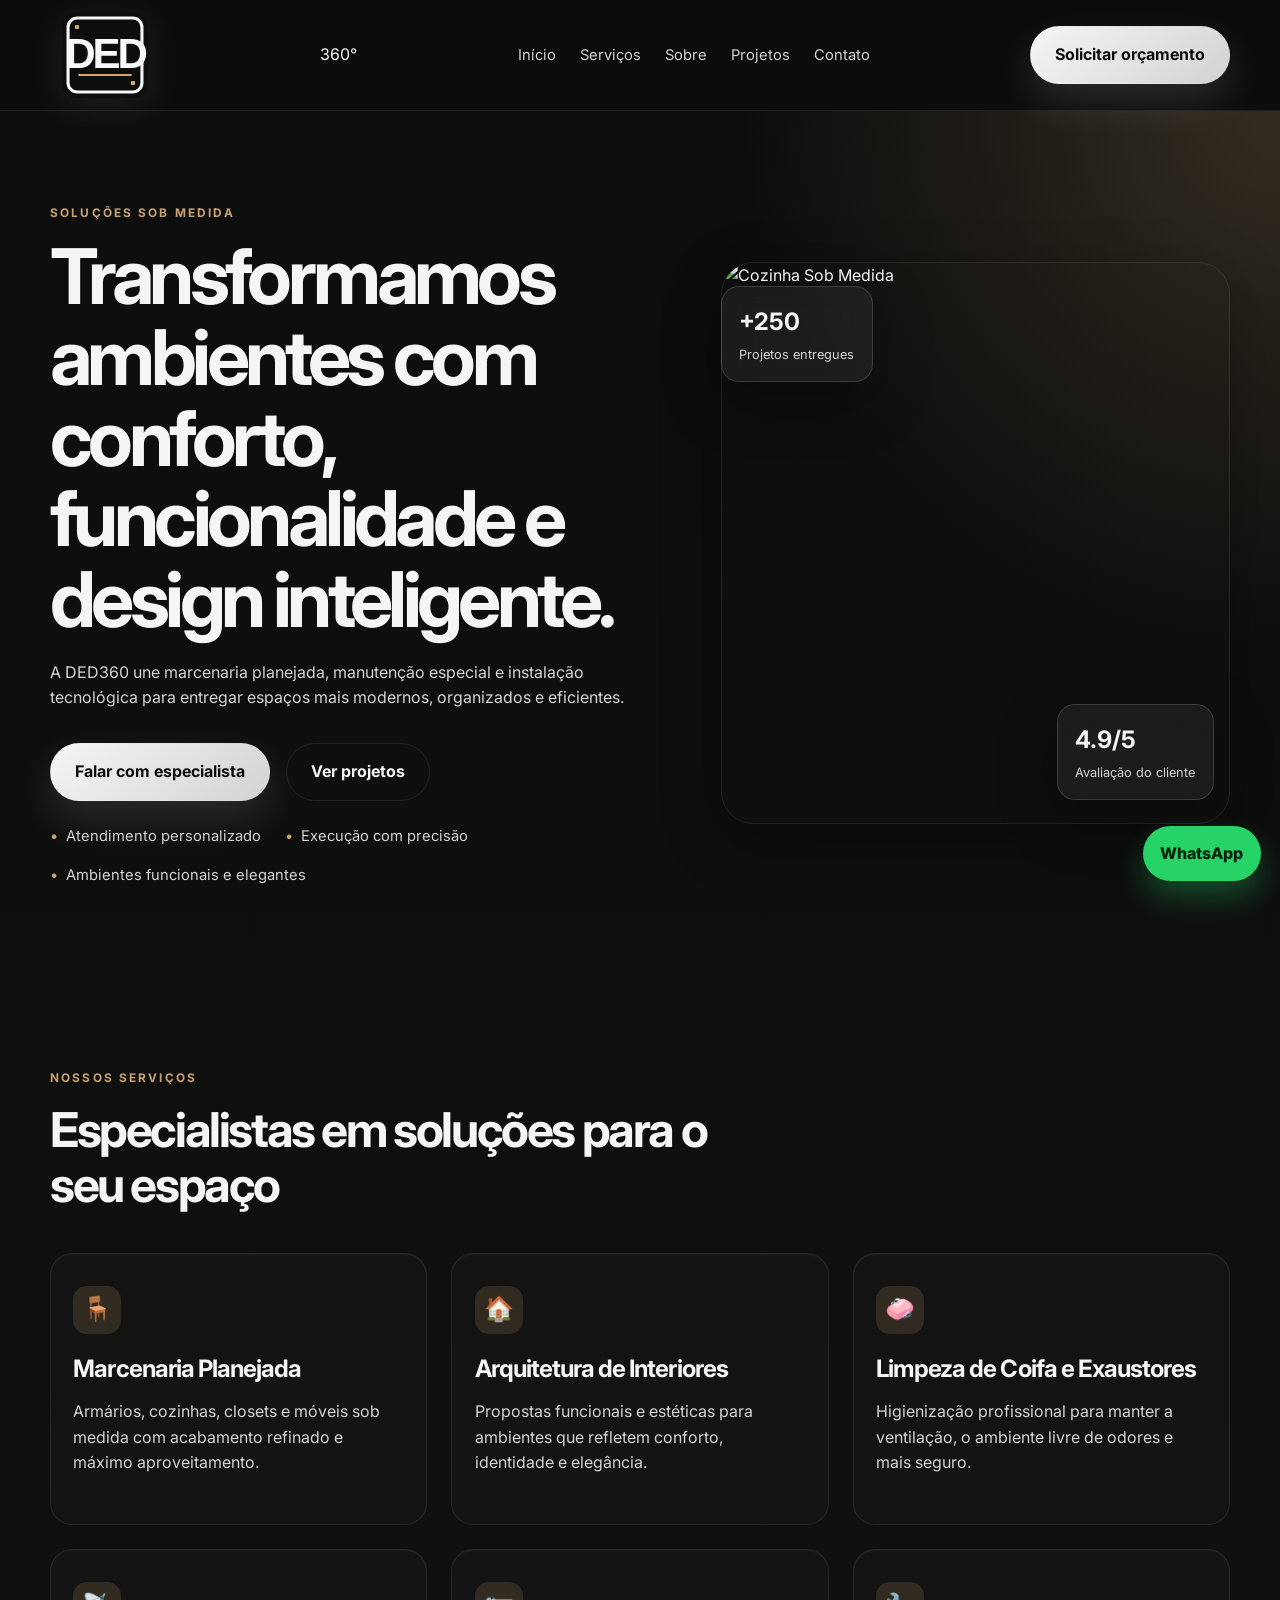
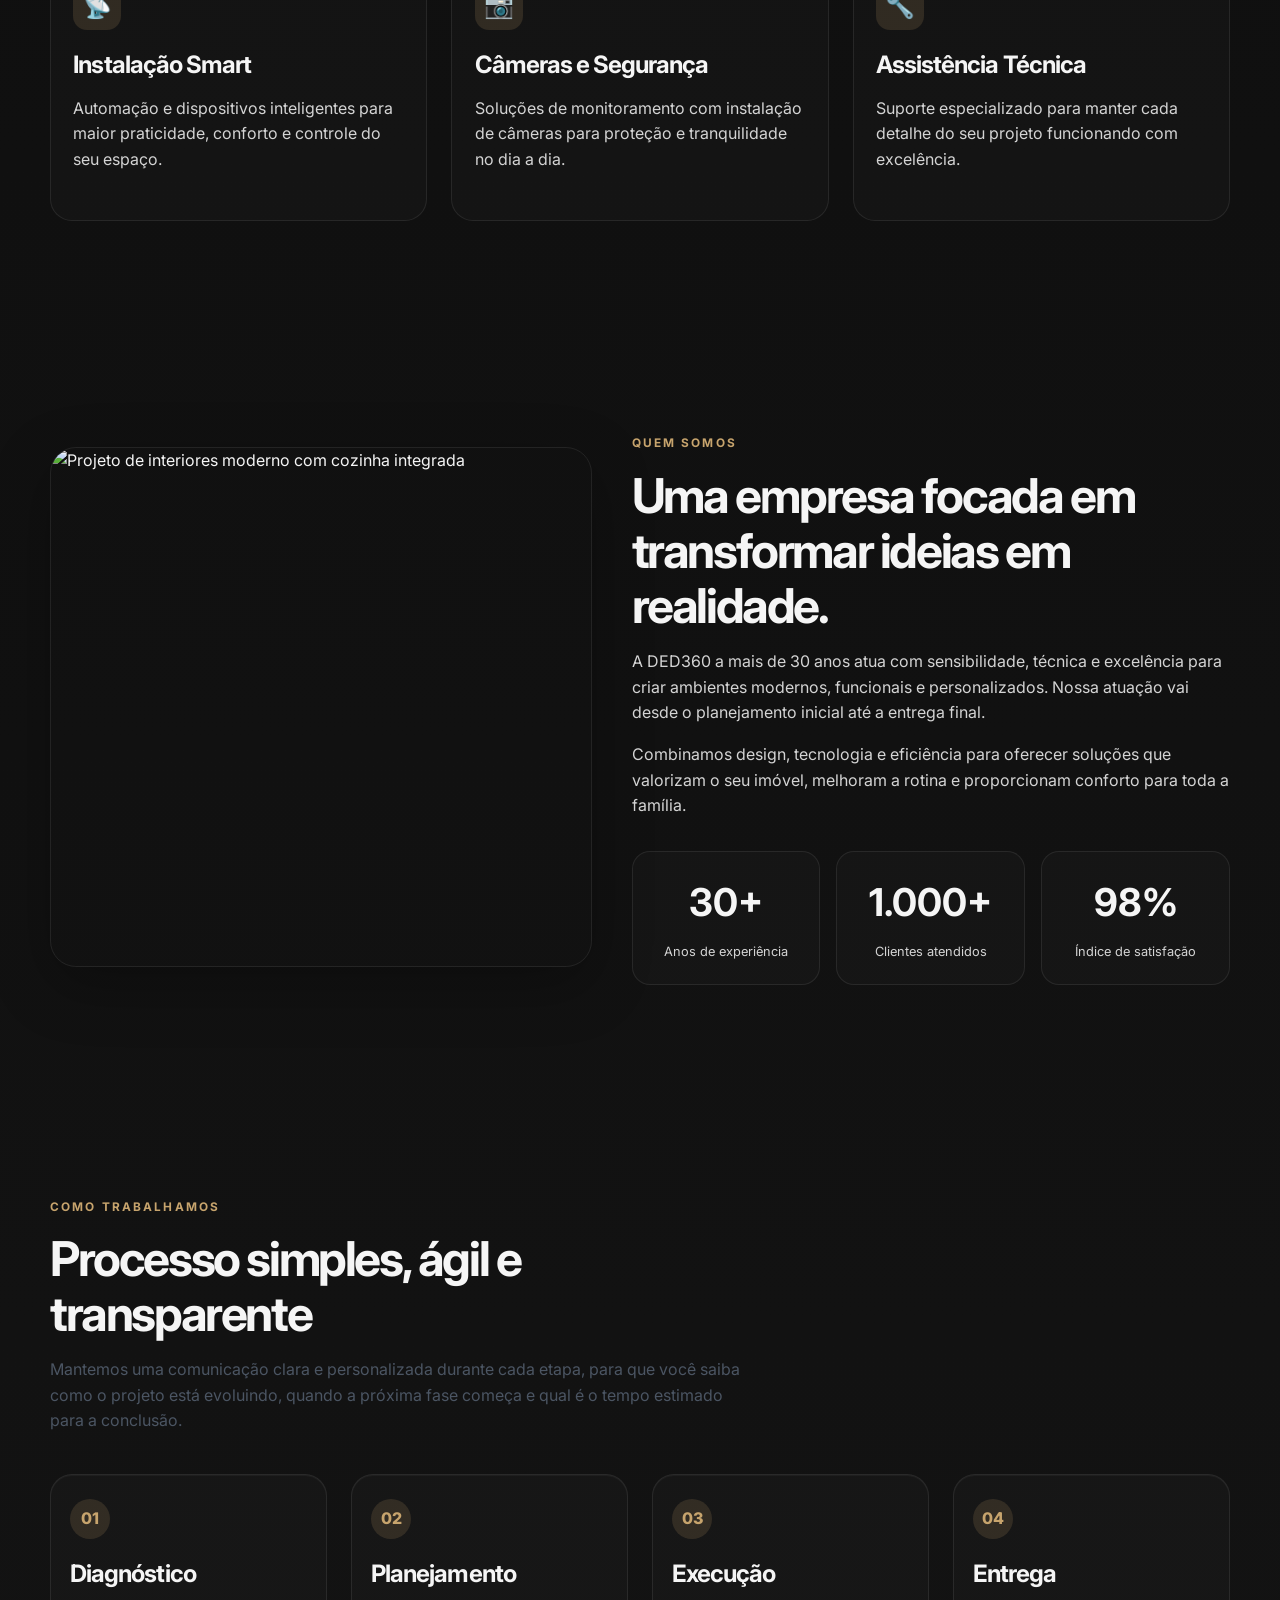
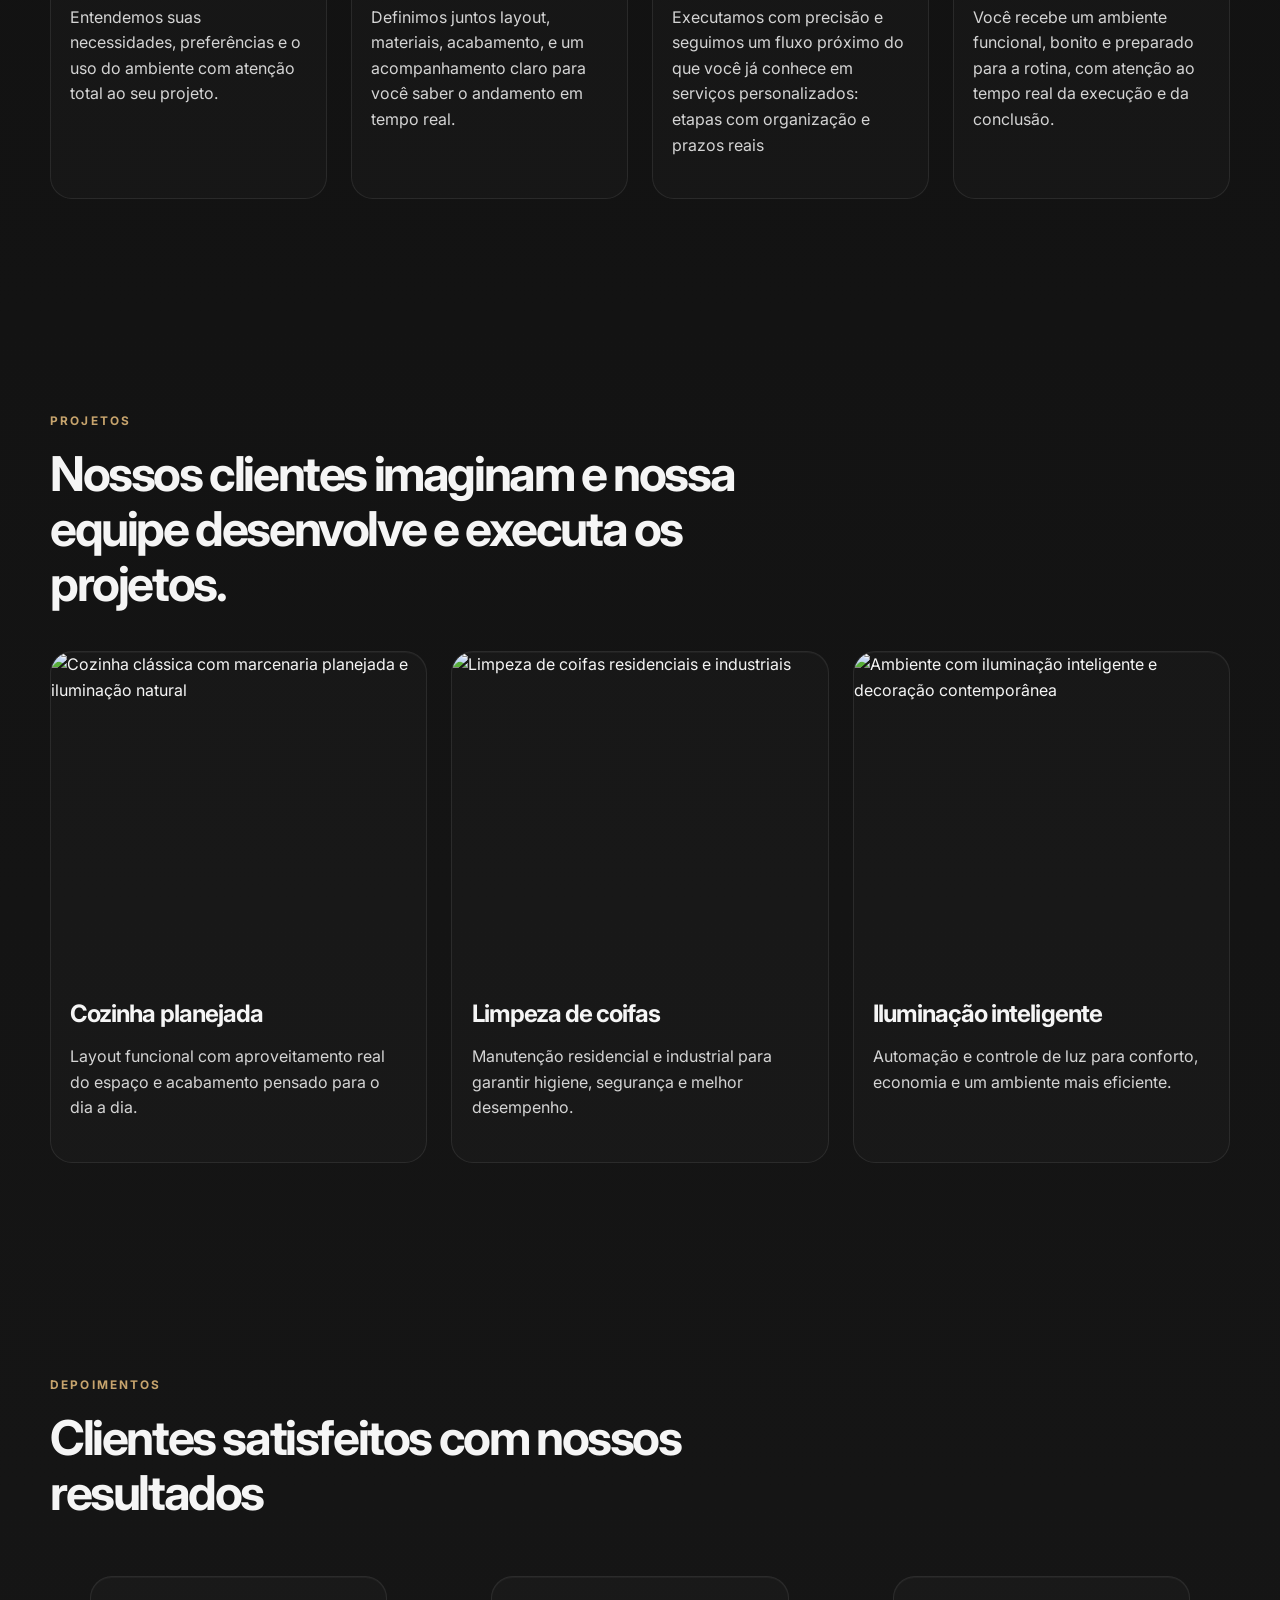
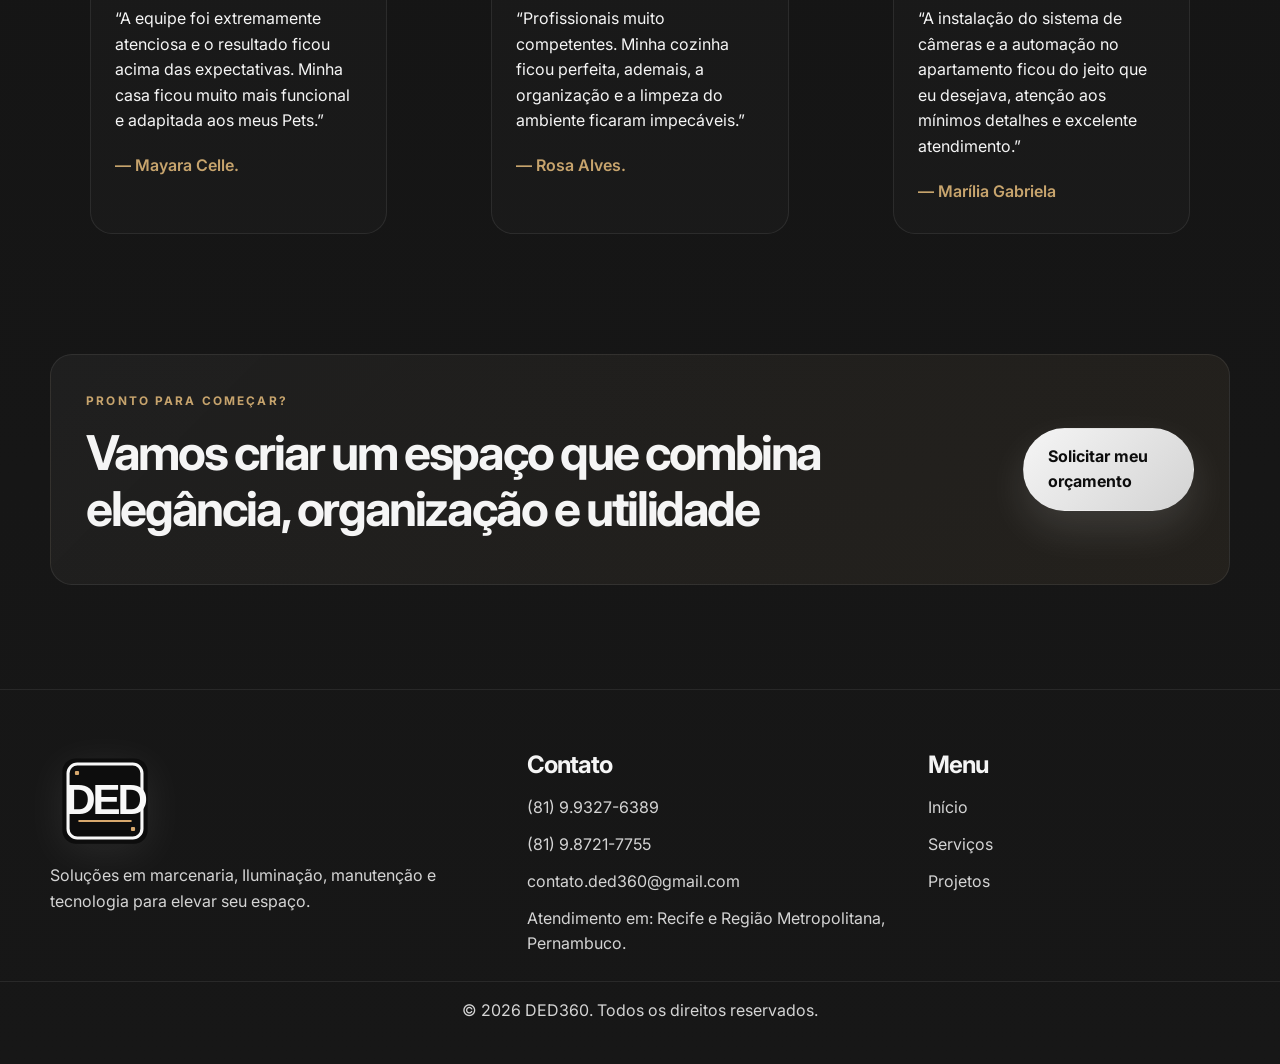
==== index.html @ 4919c1b6 "Update index.html Atualizando o arquivo geral novamente" ====
<!DOCTYPE html>
<html lang="pt-BR">
  <head>
    <meta charset="UTF-8" />
    <meta name="viewport" content="width=device-width, initial-scale=1.0" />
    <meta
      name="description"
      content="DED360 — Marcenaria Planejada, limpeza de coifa e exaustores, instalação de smart devices e câmeras de segurança."
    />
    <meta
      name="keywords"
      content="DED360, marcenaria planejada, limpeza de coifa, exaustores, smart home, câmeras, arquitetura de interiores"
    />
    <meta name="theme-color" content="#0d0d0d" />
    <link rel="icon" type="image/svg+xml" href="favicon.svg" />
    <title>DED360</title>
    <link rel="preconnect" href="https://fonts.googleapis.com" />
    <link rel="preconnect" href="https://fonts.gstatic.com" crossorigin />
    <link
      href="https://fonts.googleapis.com/css2?family=Inter:wght@400;500;600;700;800;900&display=swap"
      rel="stylesheet"
    />
    <link rel="stylesheet" href="assets/css/main.css" />
    <link rel="stylesheet" href="assets/css/components.css" />
  </head>
  <body>
    <header class="site-header">
      <div class="container nav-wrapper">
        <a href="#top" class="brand" aria-label="DED360 início">
          <img src="assets/images/logo-ded360-antiga.svg" alt="Logo DED360" class="brand-logo" />
        </a>

        <!-- Selo minimalista 360 integrado -->
        <div class="brand-badge-minimal" aria-hidden="true">
          <span class="badge-dot"></span>
          <span class="badge-number">360°</span>
        </div>

        <button class="nav-toggle" aria-label="Abrir menu" aria-expanded="false" data-nav-toggle>
          <span></span>
          <span></span>
          <span></span>
        </button>

        <nav class="site-nav" aria-label="Navegação principal">
          <ul class="nav-list">
            <li><a href="#inicio">Início</a></li>
            <li><a href="#servicos">Serviços</a></li>
            <li><a href="#sobre">Sobre</a></li>
            <li><a href="#projetos">Projetos</a></li>
            <li><a href="#contato">Contato</a></li>
          </ul>
        </nav>

        <a class="button button-primary nav-cta" href="https://wa.me/5581993276389" target="_blank" rel="noreferrer">
          Solicitar orçamento
        </a>
      </div>
    </header>

    <main id="top">
      <section class="hero" id="inicio">
        <div class="container hero-grid">
          <div class="hero-copy reveal">
            <span class="eyebrow">Soluções sob medida</span>
            <h1>Transformamos ambientes com conforto, funcionalidade e design inteligente.</h1>
            <p>
              A DED360 une marcenaria planejada, manutenção especial e instalação tecnológica para
              entregar espaços mais modernos, organizados e eficientes.
            </p>
            <div class="hero-actions">
              <a class="button button-primary" href="#contato">Falar com especialista</a>
              <a class="button button-secondary" href="#projetos">Ver projetos</a>
            </div>
            <ul class="hero-points" aria-label="Principais diferenciais">
              <li>Atendimento personalizado</li>
              <li>Execução com precisão</li>
              <li>Ambientes funcionais e elegantes</li>
            </ul>
          </div>

          <div class="hero-visual reveal" aria-label="Visualização de projeto DED360">
            <div class="floating-card card-one">
              <strong>+250</strong>
              <span>Projetos entregues</span>
            </div>
            <div class="floating-card card-two">
              <strong>4.9/5</strong>
              <span>Avaliação do cliente</span>
            </div>
            <div class="hero-image">
              <img
                src="https://6ae14b0936a7426e66f9b9f2.imgix.net/sandbox/Captura%20de%20tela%202026-10-27%20220033.png"
                alt="Cozinha Sob Medida"
              />
            </div>
          </div>
        </div>
      </section>

      <section class="section services" id="servicos">
        <div class="container">
          <div class="section-heading reveal">
            <span class="eyebrow">Nossos serviços</span>
            <h2>Especialistas em soluções para o seu espaço</h2>
          </div>

          <div class="card-grid three-col">
            <article class="info-card reveal">
              <div class="icon-wrap">🪑</div>
              <h3>Marcenaria Planejada</h3>
              <p>
                Armários, cozinhas, closets e móveis sob medida com acabamento refinado e máximo aproveitamento.
              </p>
            </article>

            <article class="info-card reveal">
              <div class="icon-wrap">🏠</div>
              <h3>Arquitetura de Interiores</h3>
              <p>
                Propostas funcionais e estéticas para ambientes que refletem conforto, identidade e elegância.
              </p>
            </article>

            <article class="info-card reveal">
              <div class="icon-wrap">🧼</div>
              <h3>Limpeza de Coifa e Exaustores</h3>
              <p>
                Higienização profissional para manter a ventilação, o ambiente livre de odores e mais seguro.
              </p>
            </article>

            <article class="info-card reveal">
              <div class="icon-wrap">📡</div>
              <h3>Instalação Smart</h3>
              <p>
                Automação e dispositivos inteligentes para maior praticidade, conforto e controle do seu espaço.
              </p>
            </article>

            <article class="info-card reveal">
              <div class="icon-wrap">📷</div>
              <h3>Câmeras e Segurança</h3>
              <p>
                Soluções de monitoramento com instalação de câmeras para proteção e tranquilidade no dia a dia.
              </p>
            </article>

            <article class="info-card reveal">
              <div class="icon-wrap">🔧</div>
              <h3>Assistência Técnica</h3>
              <p>
                Suporte especializado para manter cada detalhe do seu projeto funcionando com excelência.
              </p>
            </article>
          </div>
        </div>
      </section>

      <section class="section about" id="sobre">
        <div class="container about-grid">
          <div class="about-visual reveal">
            <img
              src="https://images.unsplash.com/photo-1494526585095-c41746248156?auto=format&fit=crop&w=1000&q=80"
              alt="Projeto de interiores moderno com cozinha integrada"
            />
          </div>

          <div class="about-copy reveal">
            <span class="eyebrow">Quem somos</span>
            <h2>Uma empresa focada em transformar ideias em realidade.</h2>
            <p>
              A DED360 a mais de 30 anos atua com sensibilidade, técnica e excelência para criar ambientes modernos,
              funcionais e personalizados. Nossa atuação vai desde o planejamento inicial até a entrega final.
            </p>
            <p>
              Combinamos design, tecnologia e eficiência para oferecer soluções que valorizam o seu imóvel,
              melhoram a rotina e proporcionam conforto para toda a família.
            </p>

            <div class="stats-grid">
              <div class="stat-item">
                <strong>30+</strong>
                <span>Anos de experiência</span>
              </div>
              <div class="stat-item">
                <strong>1.000+</strong>
                <span>Clientes atendidos</span>
              </div>
              <div class="stat-item">
                <strong>98%</strong>
                <span>Índice de satisfação</span>
              </div>
            </div>
          </div>
        </div>
      </section>

      <section class="section process">
        <div class="container">
          <div class="section-heading reveal">
            <span class="eyebrow">Como trabalhamos</span>
            <h2>Processo simples, ágil e transparente</h2>
            <p style="max-width: 760px; margin: 1rem auto 0; color: #4b5563;">
              Mantemos uma comunicação clara e personalizada durante cada etapa, para que você saiba como o projeto está evoluindo, quando a próxima fase começa e qual é o tempo estimado para a conclusão.
            </p>
          </div>

          <div class="steps-grid">
            <div class="step reveal">
              <span>01</span>
              <h3>Diagnóstico</h3>
              <p>Entendemos suas necessidades, preferências e o uso do ambiente com atenção total ao seu projeto.</p>
            </div>
            <div class="step reveal">
              <span>02</span>
              <h3>Planejamento</h3>
              <p>Definimos juntos layout, materiais, acabamento, e um acompanhamento claro para você saber o andamento em tempo real.</p>
            </div>
            <div class="step reveal">
              <span>03</span>
              <h3>Execução</h3>
              <p>Executamos com precisão e seguimos um fluxo próximo do que você já conhece em serviços personalizados: etapas com organização e prazos reais</p>
            </div>
            <div class="step reveal">
              <span>04</span>
              <h3>Entrega</h3>
              <p>Você recebe um ambiente funcional, bonito e preparado para a rotina, com atenção ao tempo real da execução e da conclusão.</p>
            </div>
          </div>
        </div>
      </section>

      <section class="section portfolio" id="projetos">
        <div class="container">
          <div class="section-heading reveal">
            <span class="eyebrow">Projetos</span>
            <h2>Nossos clientes imaginam e nossa equipe desenvolve e executa os projetos.</h2>
          </div>

          <div class="portfolio-grid">
            <article class="project-card reveal">
              <img
                src="https://images.unsplash.com/photo-1484154218962-a197022b5858?auto=format&fit=crop&w=900&q=80"
                alt="Cozinha clássica com marcenaria planejada e iluminação natural"
              />
              <div class="project-info">
                <h3>Cozinha planejada</h3>
                <p>Layout funcional com aproveitamento real do espaço e acabamento pensado para o dia a dia.</p>
              </div>
            </article>

            <article class="project-card reveal">
              <img
                src="https://images.unsplash.com/photo-1556911220-e15b29be8c8f?auto=format&fit=crop&w=900&q=80"
                alt="Limpeza de coifas residenciais e industriais"
              />
              <div class="project-info">
                <h3>Limpeza de coifas</h3>
                <p>Manutenção residencial e industrial para garantir higiene, segurança e melhor desempenho.</p>
              </div>
            </article>

            <article class="project-card reveal">
              <img
                src="https://images.unsplash.com/photo-1524758631624-e2822e304c36?auto=format&fit=crop&w=900&q=80"
                alt="Ambiente com iluminação inteligente e decoração contemporânea"
              />
              <div class="project-info">
                <h3>Iluminação inteligente</h3>
                <p>Automação e controle de luz para conforto, economia e um ambiente mais eficiente.</p>
              </div>
            </article>
          </div>
        </div>
      </section>

      <section class="section testimonials">
        <div class="container">
          <div class="section-heading reveal">
            <span class="eyebrow">Depoimentos</span>
            <h2>Clientes satisfeitos com nossos resultados</h2>
          </div>

          <div class="testimonial-grid">
            <blockquote class="testimonial reveal">
              “A equipe foi extremamente atenciosa e o resultado ficou acima das expectativas. Minha casa ficou muito mais funcional e adapitada aos meus Pets.”
              <footer>— Mayara Celle.</footer>
            </blockquote>
            <blockquote class="testimonial reveal">
              “Profissionais muito competentes. Minha cozinha ficou perfeita, ademais, a organização e a limpeza do ambiente ficaram impecáveis.”
              <footer>— Rosa Alves.</footer>
            </blockquote>
            <blockquote class="testimonial reveal">
              “A instalação do sistema de câmeras e a automação no apartamento ficou do jeito que eu desejava, atenção aos mínimos detalhes e excelente atendimento.”
              <footer>— Marília Gabriela</footer>
            </blockquote>
          </div>
        </div>
      </section>

      <section class="section cta-band">
        <div class="container cta-box reveal">
          <div>
            <span class="eyebrow">Pronto para começar?</span>
            <h2>Vamos criar um espaço que combina elegância, organização e utilidade</h2>
          </div>
          <a class="button button-primary" href="#contato">Solicitar meu orçamento</a>
        </div>
      </section>
    </main>

    <footer class="site-footer" id="contato">
      <div class="container footer-grid">
        <div>
          <a href="#top" class="brand" aria-label="DED360 home">
            <img src="assets/images/logo-ded360-antiga.svg" alt="Logo DED360" class="brand-logo" />
          </a>
          <p>Soluções em marcenaria, Iluminação, manutenção e tecnologia para elevar seu espaço.</p>
        </div>

        <div>
          <h3>Contato</h3>
          <ul class="footer-list">
            <li><a href="tel:+5581993276389">(81) 9.9327-6389</a></li>
            <li><a href="tel:+5581987217755">(81) 9.8721-7755</a></li>
            <li><a href="mailto:contato@ded360.com.br">contato.ded360@gmail.com</a></li>
            <li><span>Atendimento em: Recife e Região Metropolitana, Pernambuco.</span></li>
          </ul>
        </div>

        <div>
          <h3>Menu</h3>
          <ul class="footer-list">
            <li><a href="#inicio">Início</a></li>
            <li><a href="#servicos">Serviços</a></li>
            <li><a href="#projetos">Projetos</a></li>
          </ul>
        </div>
      </div>

      <div class="footer-bottom">
        <div class="container">
          <p>© <span data-year></span> DED360. Todos os direitos reservados.</p>
        </div>
      </div>
    </footer>

    <a
      class="whatsapp-float"
      href="https://wa.me/5581993276389?text=Ol%C3%A1%2C%20quero%20solicitar%20um%20or%C3%A7amento%20da%20DED360"
      target="_blank"
      rel="noreferrer"
      aria-label="Falar no WhatsApp"
    >
      WhatsApp
    </a>

    <script type="module" src="assets/js/main.js"></script>
  </body>
</html>
---- assets/css/main.css ----
:root {
  --bg: #0d0d0d;
  --bg-soft: #151515;
  --panel: #1b1b1b;
  --panel-alt: #262626;
  --text: #f5f5f5;
  --muted: #d4d4d4;
  --line: rgba(255, 255, 255, 0.08);
  --primary: #f5f5f5;
  --primary-strong: #d3d3d3;
  --accent: #c7a46d;
  --accent-soft: rgba(199, 164, 109, 0.16);
  --shadow: 0 18px 60px rgba(0, 0, 0, 0.28);
  --container: min(1180px, calc(100% - 2rem));
  --radius: 22px;
  --radius-sm: 14px;
  --transition: 180ms ease;
}

* {
  box-sizing: border-box;
}

html {
  scroll-behavior: smooth;
}

body {
  margin: 0;
  font-family: "Inter", sans-serif;
  background: linear-gradient(180deg, #0d0d0d 0%, #171717 100%);
  color: var(--text);
  line-height: 1.6;
}

a {
  color: inherit;
  text-decoration: none;
}

img {
  display: block;
  max-width: 100%;
}

button,
input,
textarea,
select {
  font: inherit;
}

.container {
  width: var(--container);
  margin: 0 auto;
}

.section {
  padding: 6.5rem 0;
}

.eyebrow {
  display: inline-block;
  margin-bottom: 0.9rem;
  color: var(--accent);
  font-size: 0.74rem;
  letter-spacing: 0.18em;
  text-transform: uppercase;
  font-weight: 700;
}

h1,
h2,
h3,
p {
  margin-top: 0;
}

h1 {
  font-size: clamp(2.8rem, 6vw, 5rem);
  line-height: 1.05;
  letter-spacing: -0.06em;
  margin-bottom: 1.2rem;
}

h2 {
  font-size: clamp(2rem, 4vw, 3rem);
  line-height: 1.15;
  letter-spacing: -0.05em;
  margin-bottom: 1rem;
}

h3 {
  font-size: clamp(1.15rem, 2vw, 1.5rem);
  letter-spacing: -0.04em;
  margin-bottom: 0.7rem;
}

p {
  color: var(--muted);
  font-size: 1rem;
}

.reveal {
  opacity: 0;
  transform: translateY(24px);
  transition: opacity 0.6s ease, transform 0.6s ease;
}

.reveal.is-visible {
  opacity: 1;
  transform: translateY(0);
}

@media (max-width: 768px) {
  .section {
    padding: 4.5rem 0;
  }
}
---- assets/css/components.css ----
.site-header {
  position: sticky;
  top: 0;
  z-index: 50;
  backdrop-filter: blur(14px);
  background: rgba(13, 13, 13, 0.78);
  border-bottom: 1px solid var(--line);
}

.nav-wrapper {
  display: flex;
  align-items: center;
  justify-content: space-between;
  min-height: 78px;
  gap: 1rem;
}

.brand {
  display: inline-flex;
  align-items: center;
  justify-content: center;
  opacity: 0;
  transform: translateY(-10px) scale(0.96);
  animation: brandReveal 0.8s cubic-bezier(0.2, 0.8, 0.2, 1) forwards;
}

.brand-logo {
  width: 110px;
  height: auto;
  display: block;
  filter: drop-shadow(0 8px 20px rgba(255, 255, 255, 0.08));
}

@keyframes brandReveal {
  0% {
    opacity: 0;
    transform: translateY(-12px) scale(0.96);
  }
  100% {
    opacity: 1;
    transform: translateY(0) scale(1);
  }
}

.site-nav {
  display: flex;
  align-items: center;
}

.nav-list {
  list-style: none;
  display: flex;
  align-items: center;
  gap: 1.5rem;
  margin: 0;
  padding: 0;
}

.nav-list a {
  color: var(--muted);
  font-size: 0.92rem;
  transition: color var(--transition);
}

.nav-list a:hover,
.nav-list a:focus-visible {
  color: var(--text);
}

.nav-toggle {
  display: none;
  width: 48px;
  height: 48px;
  border: 1px solid var(--line);
  border-radius: 12px;
  background: transparent;
  padding: 0.8rem 0.7rem;
  cursor: pointer;
}

.nav-toggle span {
  display: block;
  width: 100%;
  height: 2px;
  background: var(--text);
  margin: 0.28rem 0;
  border-radius: 999px;
  transition: transform var(--transition), opacity var(--transition);
}

.button {
  display: inline-flex;
  align-items: center;
  justify-content: center;
  gap: 0.5rem;
  border: 1px solid transparent;
  border-radius: 999px;
  font-weight: 700;
  padding: 0.95rem 1.5rem;
  transition: transform var(--transition), border-color var(--transition), background var(--transition), box-shadow var(--transition);
}

.button:hover,
.button:focus-visible {
  transform: translateY(-1px);
}

.button-primary {
  background: linear-gradient(135deg, var(--primary) 0%, var(--primary-strong) 100%);
  color: var(--bg);
  box-shadow: 0 18px 40px rgba(255, 255, 255, 0.12);
}

.button-secondary {
  background: transparent;
  border-color: var(--line);
  color: var(--text);
}

.hero {
  position: relative;
  overflow: hidden;
  padding: 5.5rem 0 4.5rem;
}

.hero::before {
  content: "";
  position: absolute;
  inset: 0;
  background: radial-gradient(circle at top right, rgba(199, 164, 109, 0.2), transparent 35%);
  pointer-events: none;
}

.hero-grid {
  position: relative;
  display: grid;
  grid-template-columns: 1.1fr 0.9fr;
  align-items: center;
  gap: 3rem;
}

.hero-actions {
  display: flex;
  flex-wrap: wrap;
  gap: 1rem;
  margin: 2rem 0 1.5rem;
}

.hero-points {
  list-style: none;
  display: flex;
  flex-wrap: wrap;
  gap: 1rem 1.5rem;
  padding: 0;
  margin: 0;
  color: var(--muted);
  font-size: 0.92rem;
}

.hero-points li {
  position: relative;
  padding-left: 1rem;
}

.hero-points li::before {
  content: "•";
  position: absolute;
  left: 0;
  color: var(--accent);
}

.hero-visual {
  position: relative;
  min-height: 560px;
  display: grid;
  place-items: center;
}

.hero-image {
  position: relative;
  width: min(100%, 570px);
  border-radius: 32px;
  overflow: hidden;
  box-shadow: var(--shadow);
  border: 1px solid var(--line);
}

.hero-image img {
  width: 100%;
  min-height: 560px;
  object-fit: cover;
}

.floating-card {
  position: absolute;
  display: flex;
  flex-direction: column;
  gap: 0.2rem;
  background: rgba(255, 255, 255, 0.06);
  border: 1px solid rgba(255, 255, 255, 0.14);
  backdrop-filter: blur(12px);
  border-radius: 18px;
  padding: 1rem 1.1rem;
  box-shadow: var(--shadow);
}

.floating-card strong {
  font-size: 1.5rem;
}

.floating-card span {
  color: var(--muted);
  font-size: 0.8rem;
}

.card-one {
  top: 1.5rem;
  left: 0;
}

.card-two {
  right: 1rem;
  bottom: 1.5rem;
}

.section-heading {
  max-width: 700px;
  margin-bottom: 2.5rem;
}

.card-grid,
.steps-grid,
.portfolio-grid,
.testimonial-grid,
.footer-grid {
  display: grid;
  gap: 1.5rem;
}

.three-col {
  grid-template-columns: repeat(3, minmax(0, 1fr));
}

.info-card,
.step,
.project-card,
.testimonial {
  background: rgba(255, 255, 255, 0.02);
  border: 1px solid var(--line);
  border-radius: var(--radius);
  box-shadow: inset 0 1px 0 rgba(255, 255, 255, 0.04);
}

.info-card {
  padding: 2rem 1.4rem;
}

.icon-wrap {
  display: grid;
  place-items: center;
  width: 3rem;
  height: 3rem;
  margin-bottom: 1rem;
  border-radius: 14px;
  background: var(--accent-soft);
  font-size: 1.5rem;
}

.about-grid {
  display: grid;
  grid-template-columns: 0.95fr 1.05fr;
  align-items: center;
  gap: 2.5rem;
}

.about-visual img {
  width: 100%;
  min-height: 520px;
  object-fit: cover;
  border-radius: 26px;
  border: 1px solid var(--line);
  box-shadow: var(--shadow);
}

.stats-grid {
  display: grid;
  grid-template-columns: repeat(3, minmax(0, 1fr));
  gap: 1rem;
  margin-top: 2rem;
}

.stat-item {
  background: rgba(255, 255, 255, 0.02);
  border: 1px solid var(--line);
  border-radius: 18px;
  padding: 1.25rem 1rem;
  text-align: center;
}

.stat-item strong {
  display: block;
  font-size: clamp(1.5rem, 3vw, 2.5rem);
  margin-bottom: 0.3rem;
}

.stat-item span {
  color: var(--muted);
  font-size: 0.8rem;
}

.steps-grid {
  grid-template-columns: repeat(4, minmax(0, 1fr));
}

.step {
  padding: 1.5rem 1.2rem;
}

.step span {
  display: inline-flex;
  align-items: center;
  justify-content: center;
  width: 2.5rem;
  height: 2.5rem;
  border-radius: 50%;
  margin-bottom: 1rem;
  background: var(--accent-soft);
  color: var(--accent);
  font-weight: 800;
}

.portfolio-grid {
  grid-template-columns: repeat(3, minmax(0, 1fr));
}

.project-card {
  overflow: hidden;
}

.project-card img {
  width: 100%;
  min-height: 320px;
  object-fit: cover;
}

.project-info {
  padding: 1.4rem 1.2rem 1.6rem;
}

.testimonial-grid {
  grid-template-columns: repeat(3, minmax(0, 1fr));
}

.testimonial {
  padding: 1.8rem 1.5rem;
  color: var(--text);
  font-size: 1rem;
}

.testimonial footer {
  margin-top: 1.2rem;
  color: var(--accent);
  font-weight: 600;
  font-style: normal;
}

.cta-band {
  padding-top: 0;
}

.cta-box {
  display: flex;
  align-items: center;
  justify-content: space-between;
  gap: 1.5rem;
  padding: 2rem 2.2rem;
  background: linear-gradient(135deg, rgba(255,255,255,0.04), rgba(199,164,109,0.08));
  border: 1px solid var(--line);
  border-radius: var(--radius);
}

.site-footer {
  padding-top: 1.5rem;
  border-top: 1px solid var(--line);
}

.footer-grid {
  grid-template-columns: 1.2fr 1fr 0.8fr;
  align-items: start;
  padding: 2rem 0 1.5rem;
}

.footer-list {
  list-style: none;
  padding: 0;
  margin: 0;
  display: grid;
  gap: 0.7rem;
  color: var(--muted);
}

.footer-bottom {
  border-top: 1px solid var(--line);
  padding: 1rem 0 1.5rem;
  text-align: center;
  color: var(--muted);
}

.whatsapp-float {
  position: fixed;
  right: 1.2rem;
  bottom: 1.2rem;
  z-index: 50;
  display: inline-flex;
  align-items: center;
  justify-content: center;
  background: #25d366;
  color: #06220d;
  padding: 0.9rem 1.1rem;
  border-radius: 999px;
  font-weight: 800;
  box-shadow: 0 16px 30px rgba(37, 211, 102, 0.3);
}

@media (max-width: 920px) {
  .hero-grid,
  .about-grid,
  .three-col,
  .portfolio-grid,
  .testimonial-grid,
  .steps-grid,
  .footer-grid {
    grid-template-columns: 1fr 1fr;
  }

  .hero-grid,
  .about-grid,
  .footer-grid {
    grid-template-columns: 1fr;
  }
}

@media (max-width: 768px) {
  .nav-wrapper {
    flex-wrap: wrap;
    min-height: 72px;
    padding: 0.8rem 0;
  }

  .nav-toggle {
    display: block;
    order: 2;
  }

  .site-nav {
    display: none;
    width: 100%;
    order: 3;
  }

  .site-nav.is-open {
    display: block;
  }

  .nav-list {
    flex-direction: column;
    align-items: flex-start;
    padding: 1rem 0 0.2rem;
  }

  .nav-cta {
    display: none;
  }

  .hero {
    padding-top: 3.5rem;
  }

  .three-col,
  .portfolio-grid,
  .testimonial-grid,
  .steps-grid,
  .stats-grid {
    grid-template-columns: 1fr;
  }

  .cta-box {
    flex-direction: column;
    align-items: flex-start;
  }
}
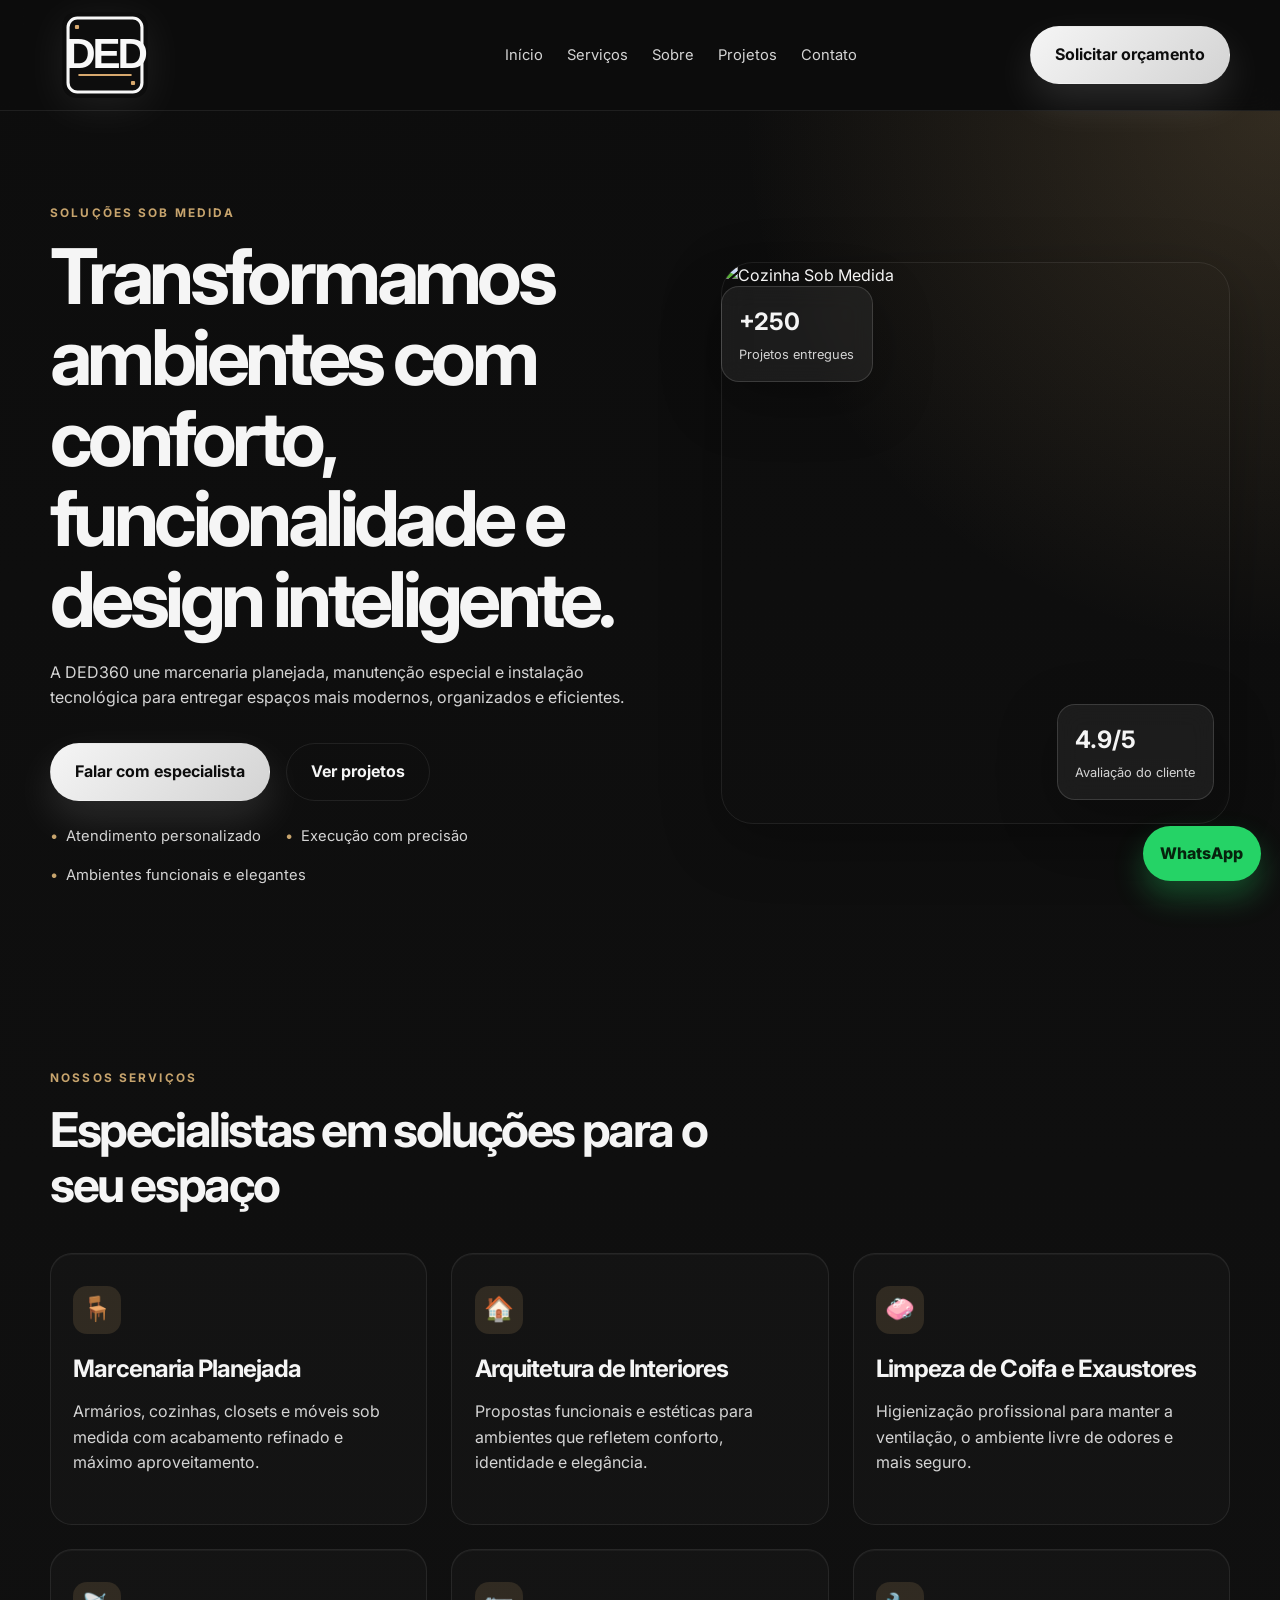
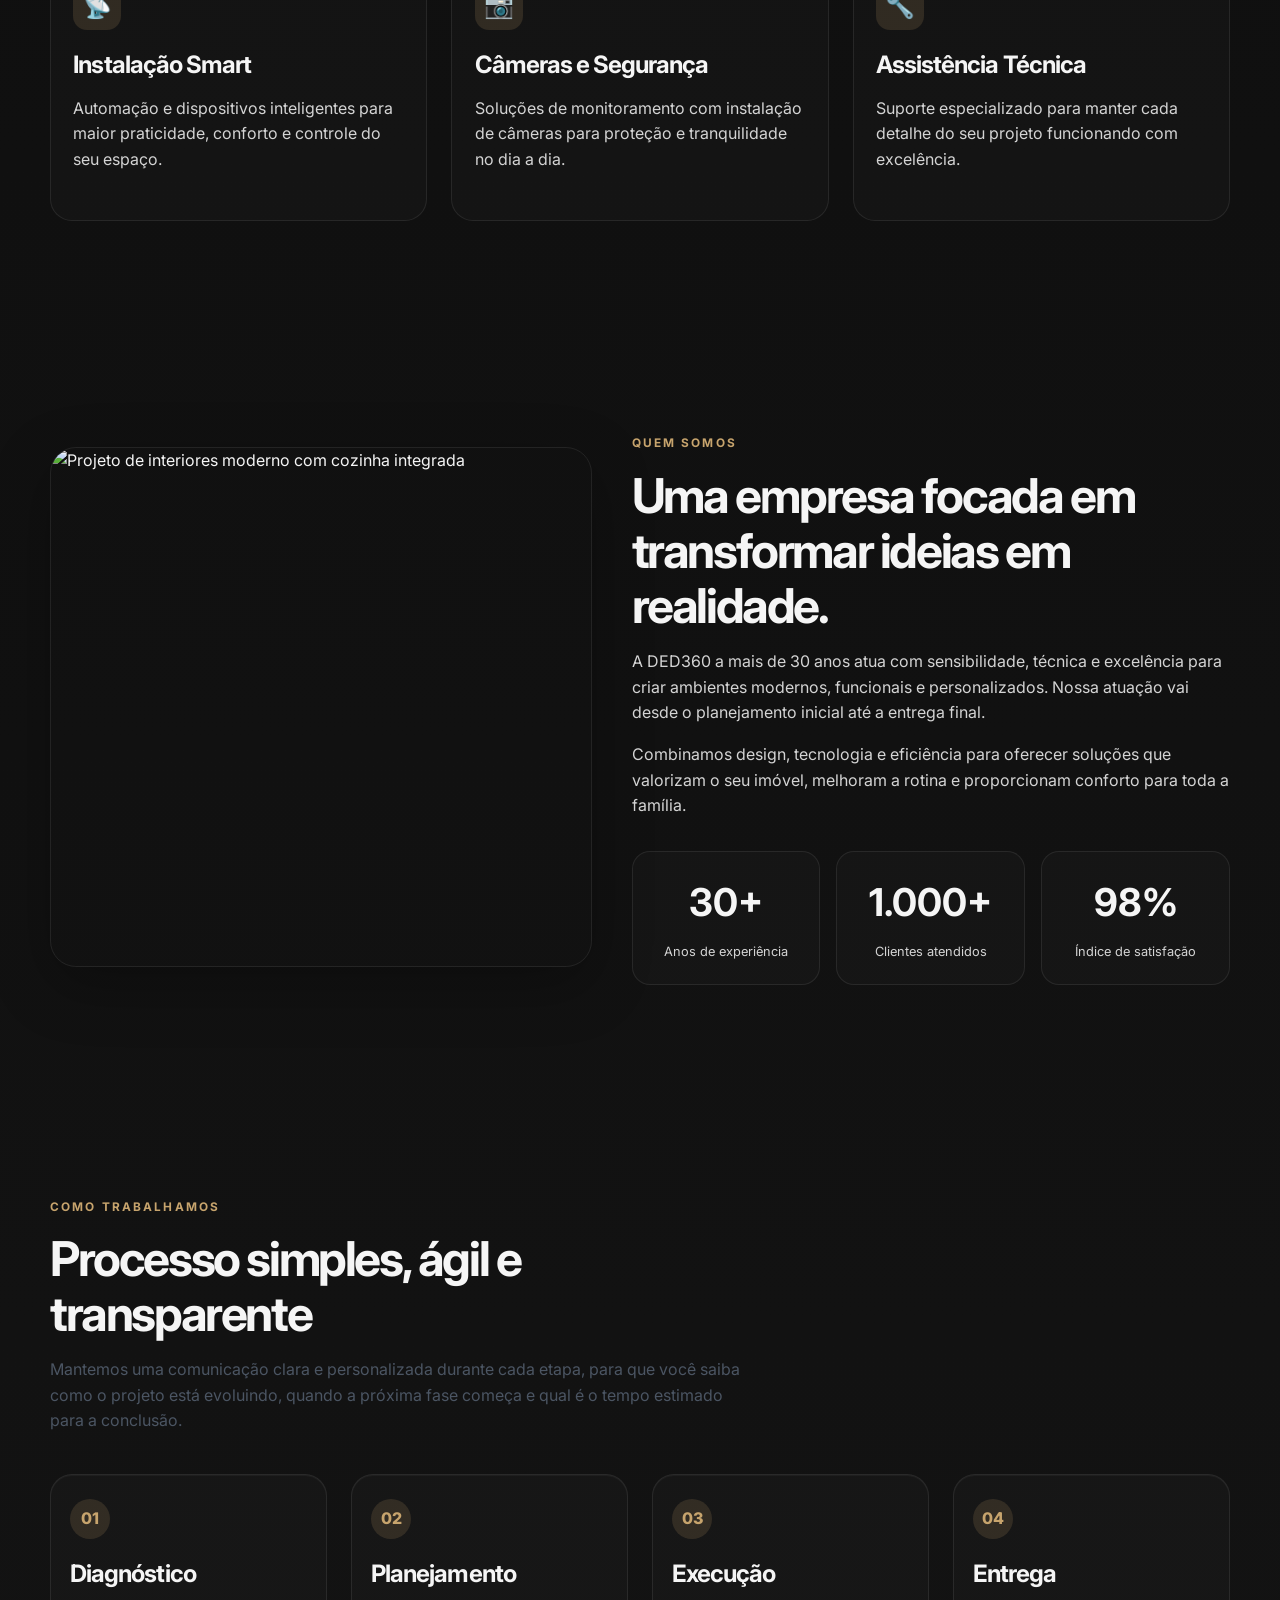
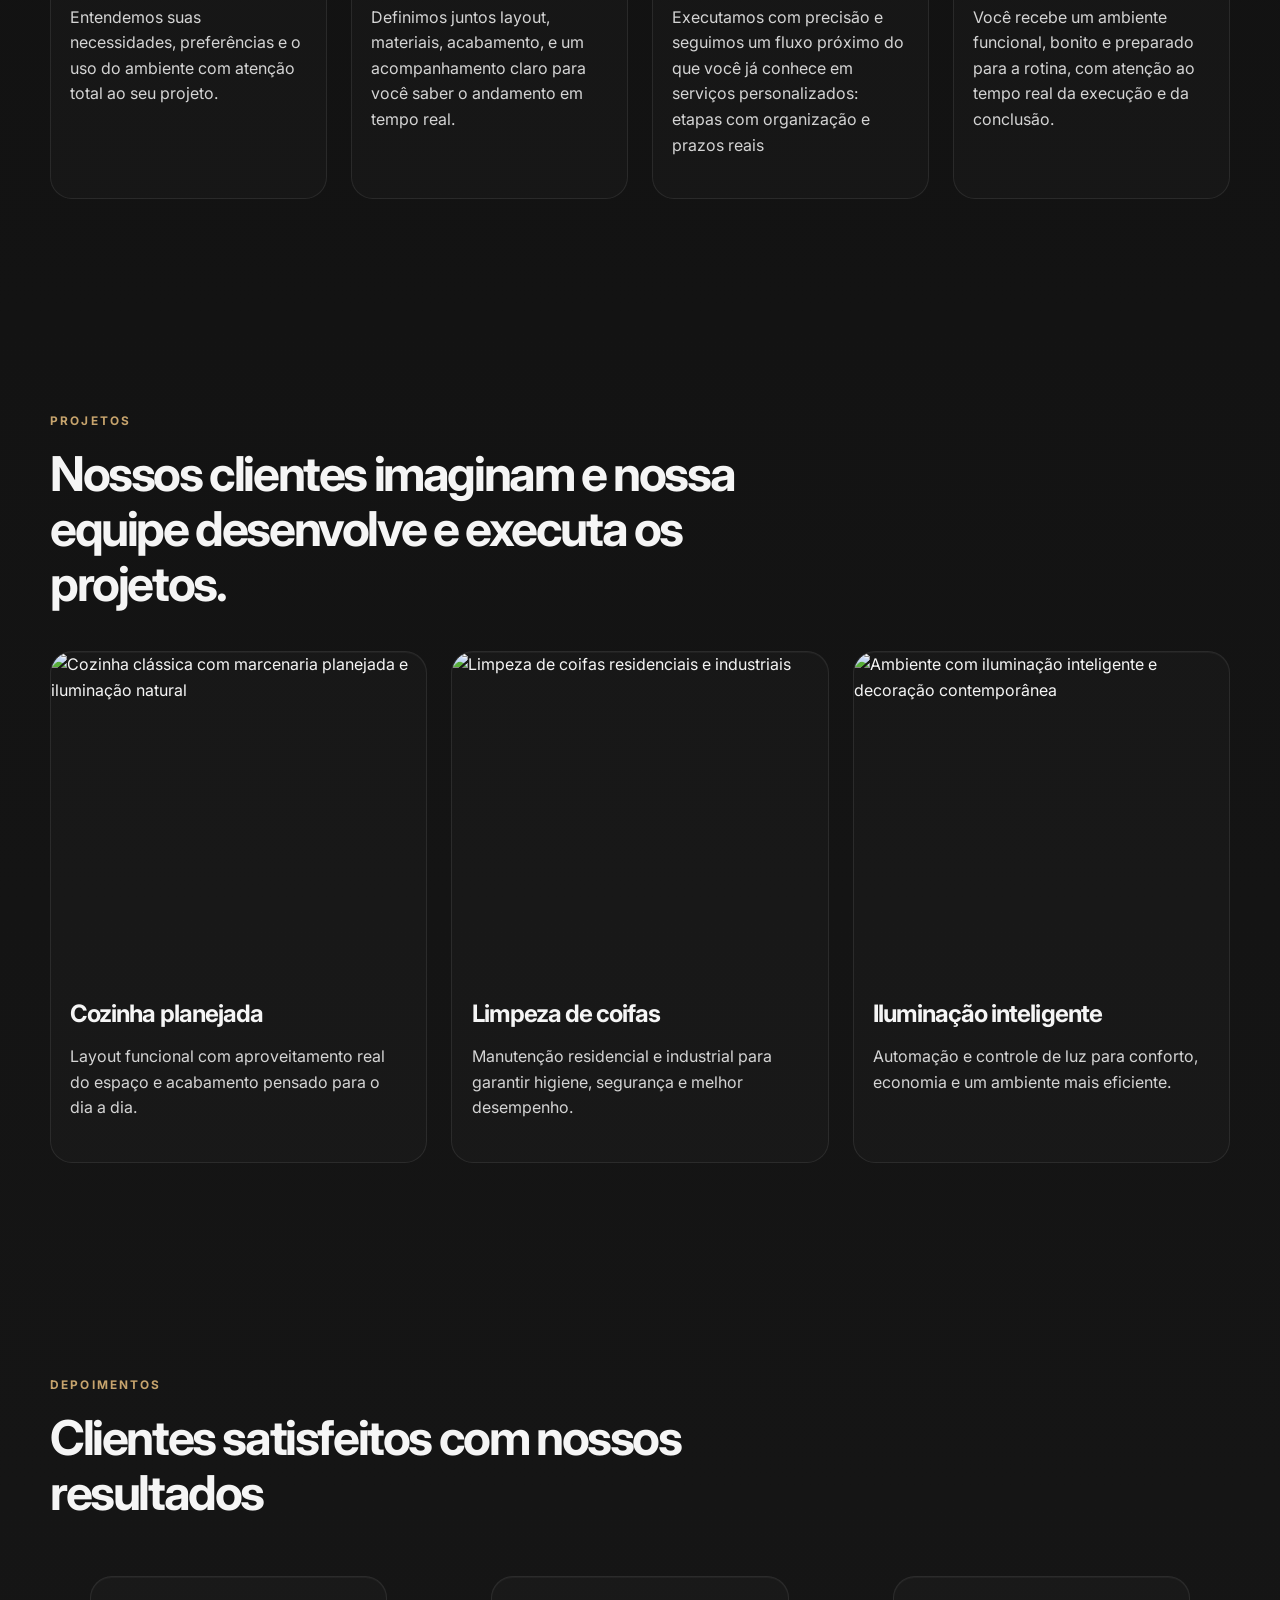
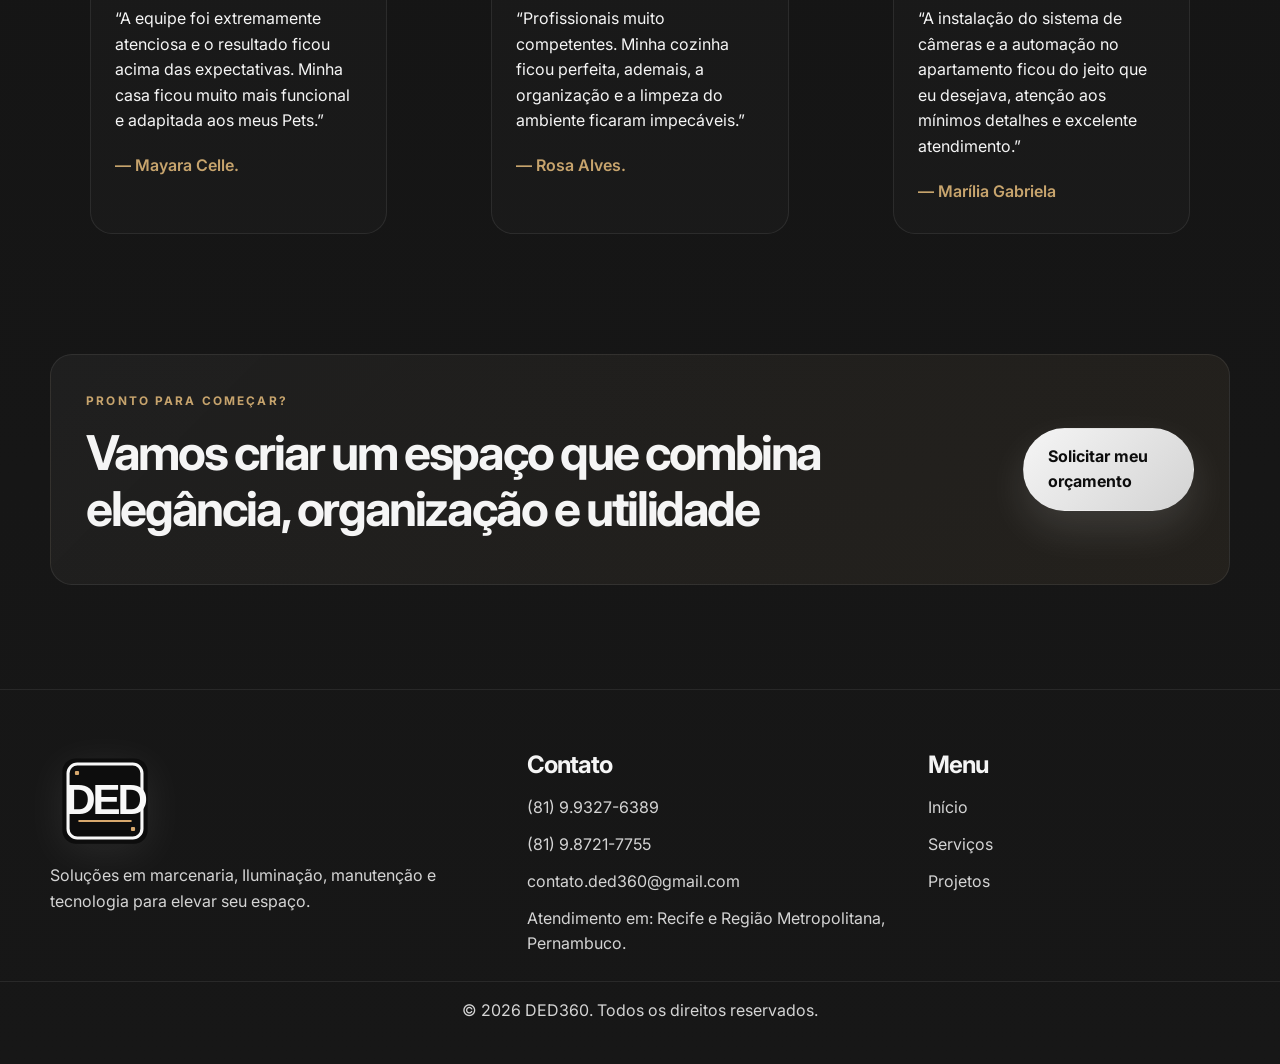
==== commit 88581f38: "Fix HTML encoding issues in index.html Atualizando o "360" com animação" ====
--- a/index.html
+++ b/index.html
@@ -30,10 +30,12 @@
           <img src="assets/images/logo-ded360-antiga.svg" alt="Logo DED360" class="brand-logo" />
         </a>
 
-        <!-- Selo minimalista 360 integrado -->
-        <div class="brand-badge-minimal" aria-hidden="true">
-          <span class="badge-dot"></span>
-          <span class="badge-number">360°</span>
+        <!-- Animação estilo vinheta: Traço de luz desenhando o 360° -->
+        <div class="brand-draw-container" aria-hidden="true">
+          <svg class="draw-svg" viewBox="0 0 160 50">
+            <circle class="draw-circle" cx="25" cy="25" r="20" />
+            <text x="58" y="32" class="draw-text">360°</text>
+          </svg>
         </div>
 
         <button class="nav-toggle" aria-label="Abrir menu" aria-expanded="false" data-nav-toggle>
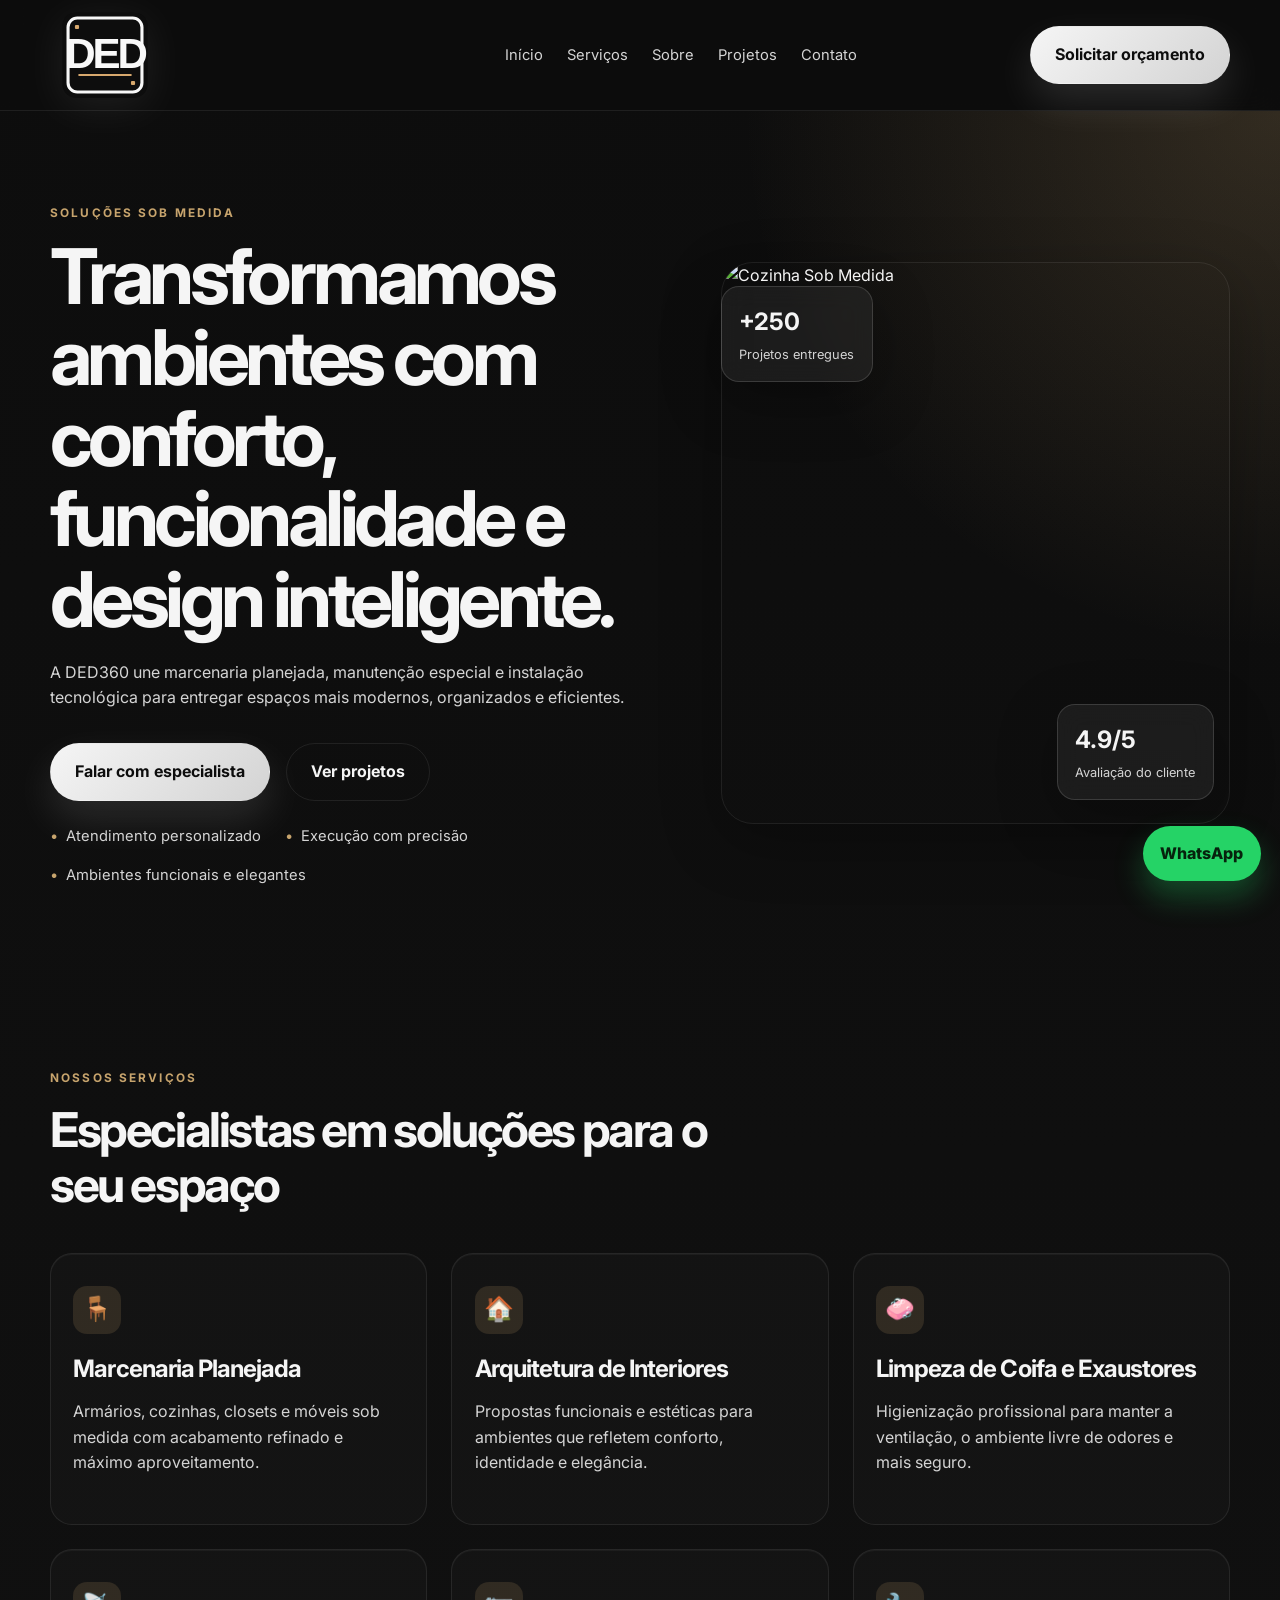
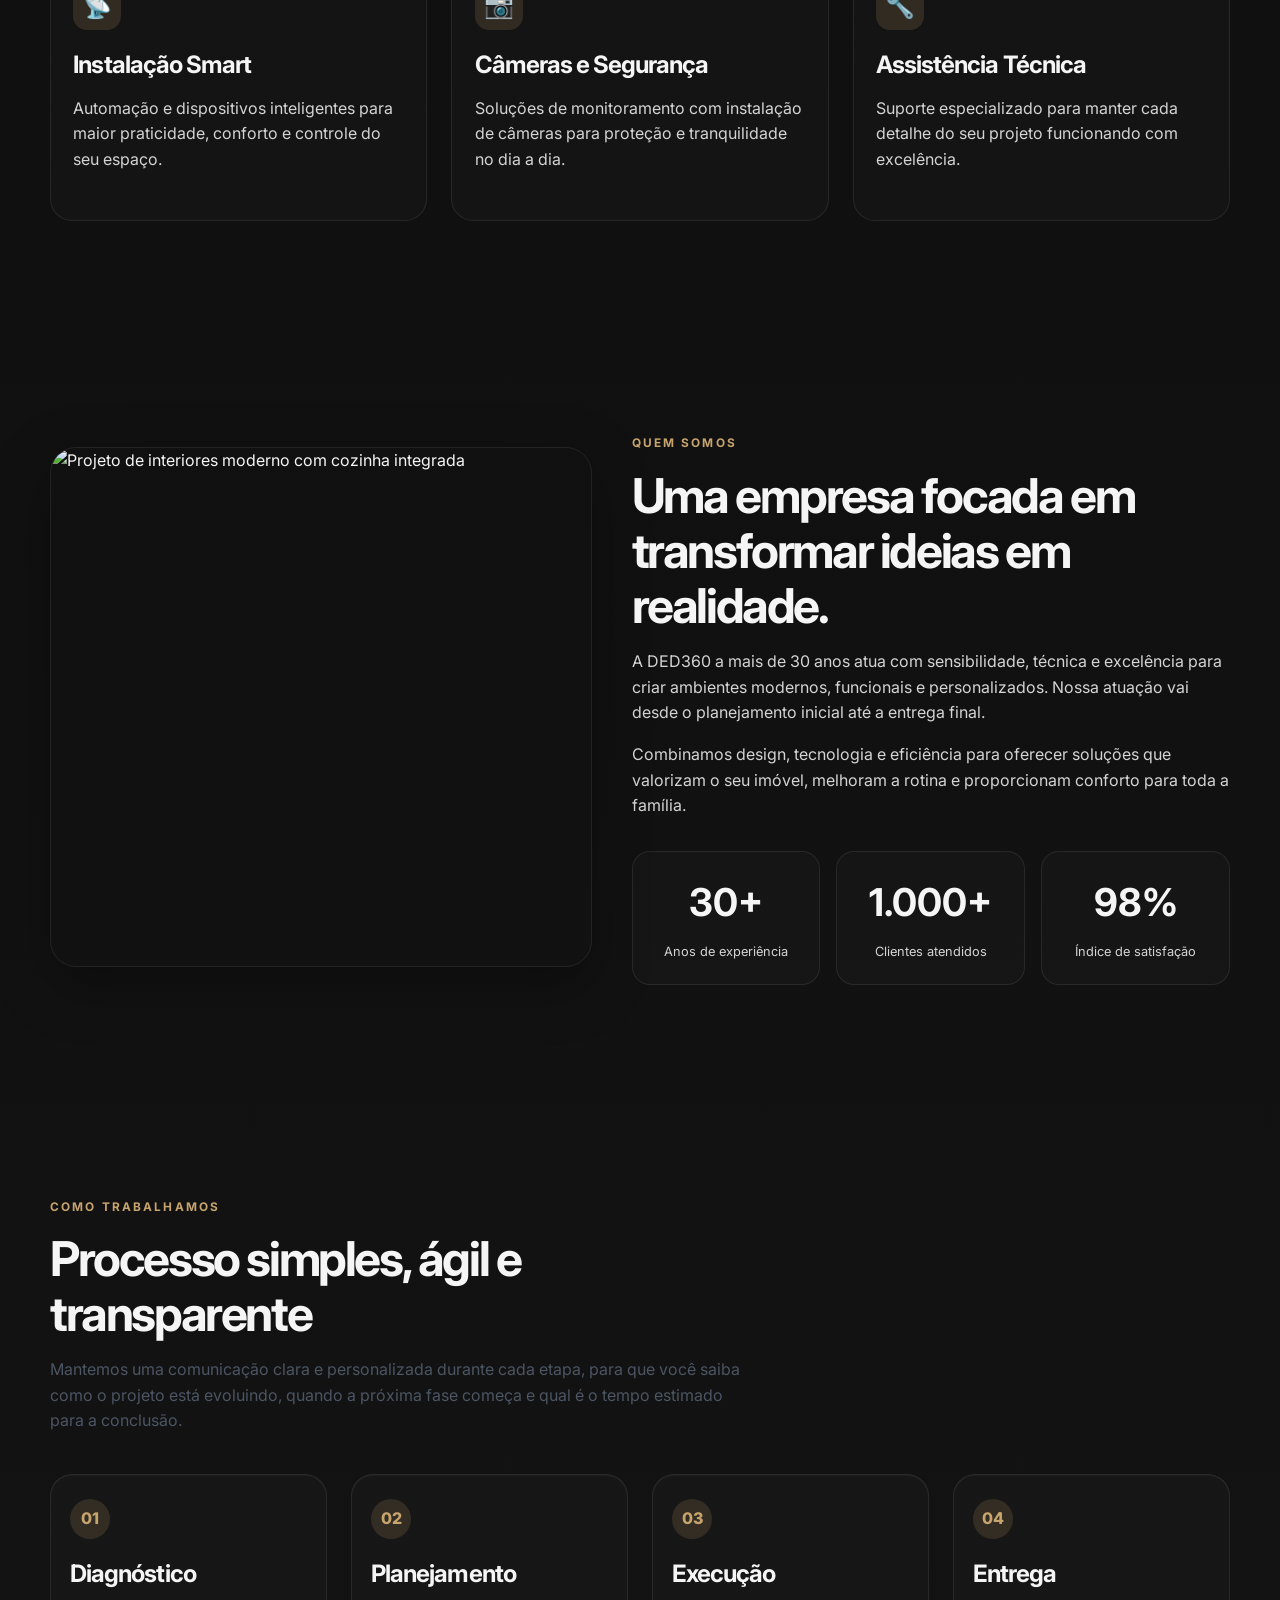
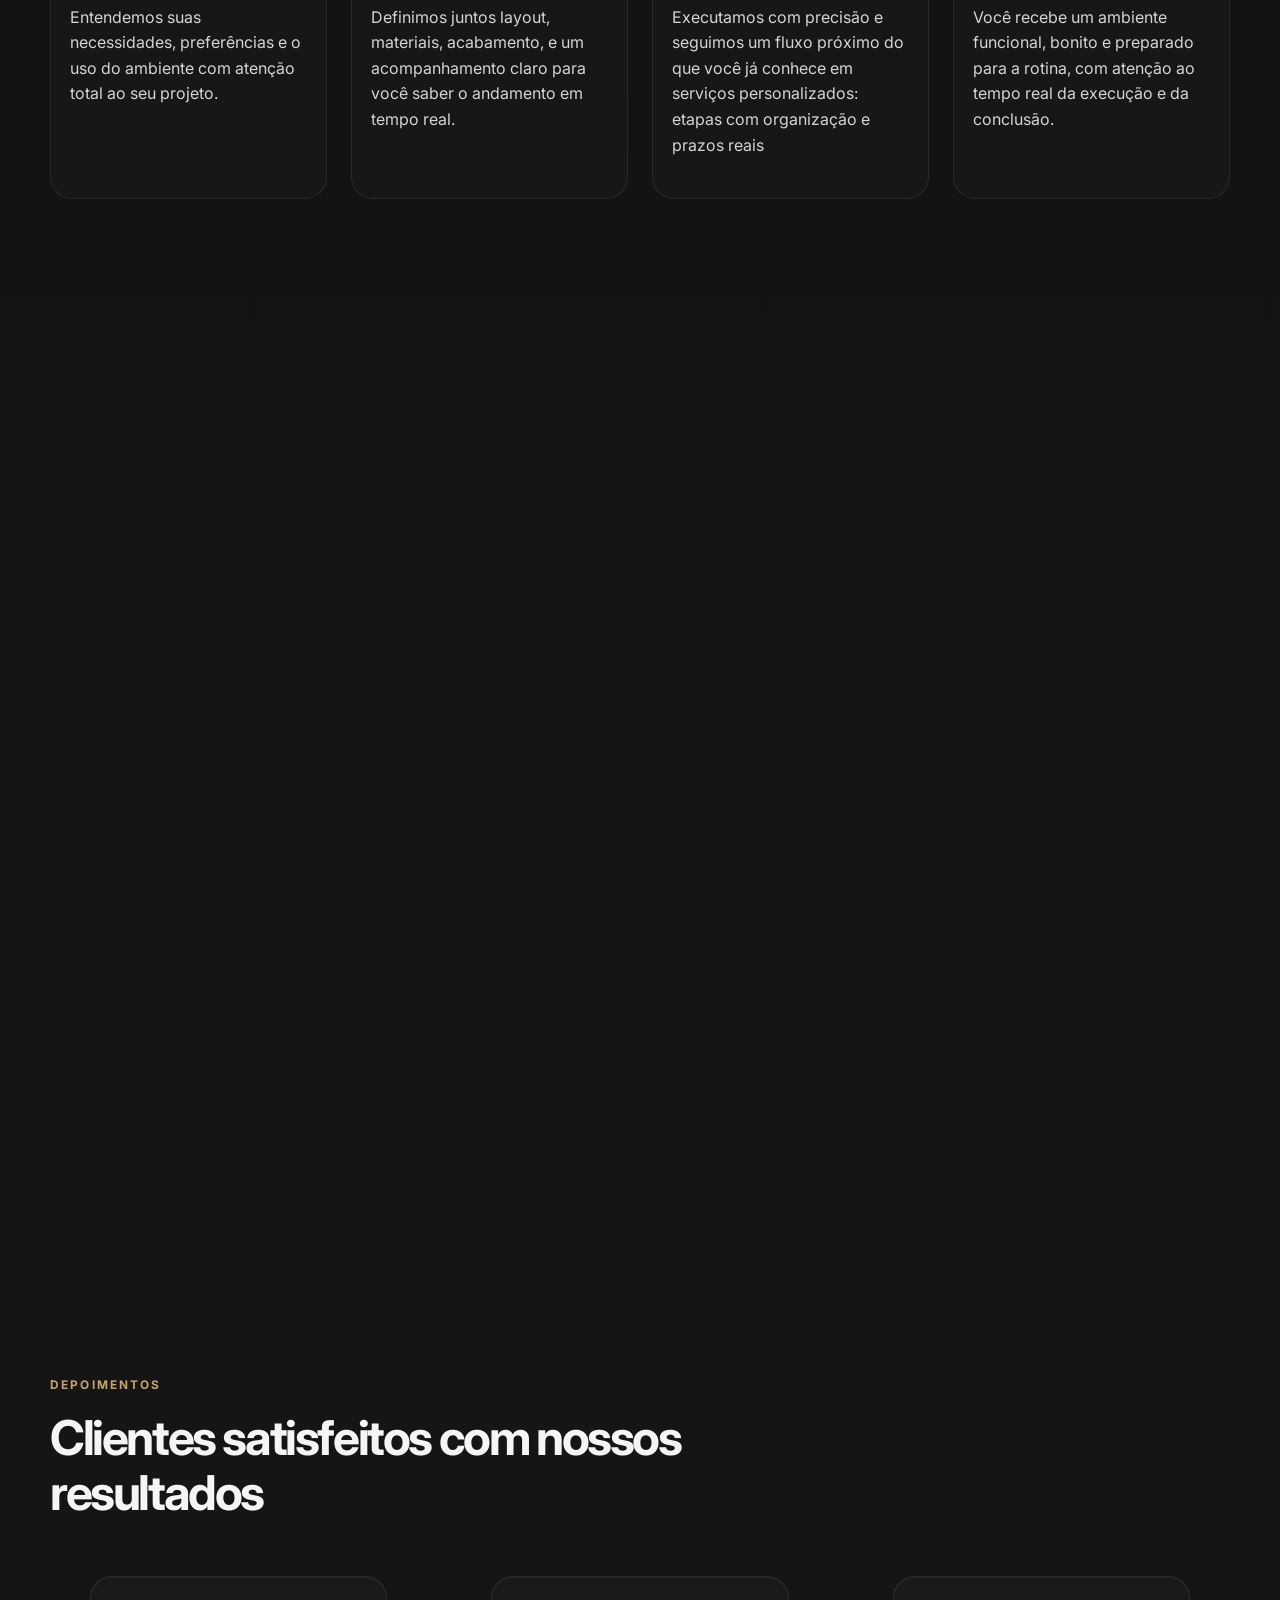
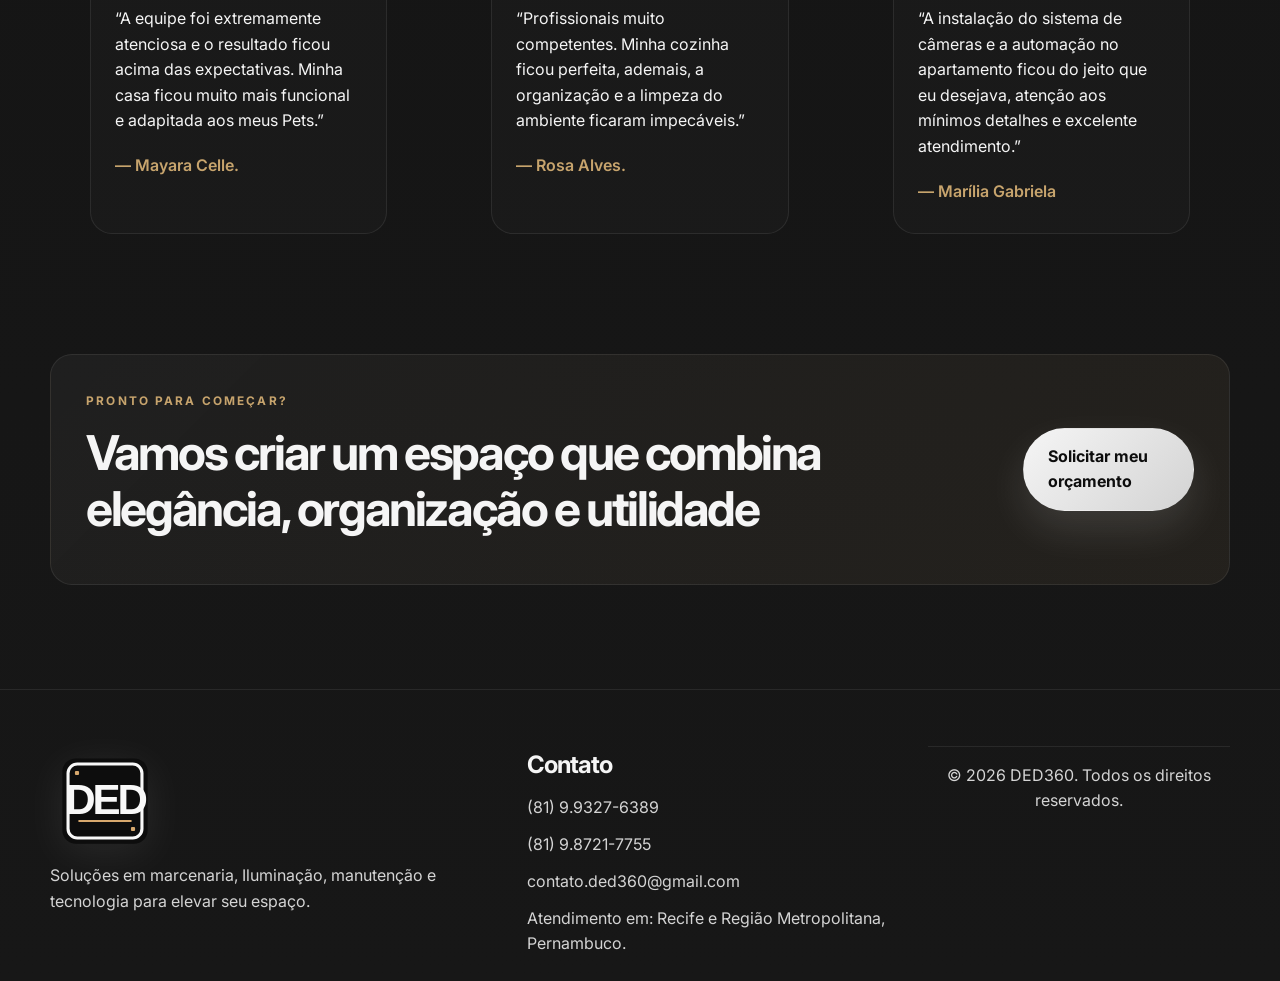
==== commit 84aea3bb: "Update index.html Removendo as abas de menu no final da pág." ====
--- a/index.html
+++ b/index.html
@@ -331,15 +331,6 @@
           </ul>
         </div>
 
-        <div>
-          <h3>Menu</h3>
-          <ul class="footer-list">
-            <li><a href="#inicio">Início</a></li>
-            <li><a href="#servicos">Serviços</a></li>
-            <li><a href="#projetos">Projetos</a></li>
-          </ul>
-        </div>
-      </div>
 
       <div class="footer-bottom">
         <div class="container">
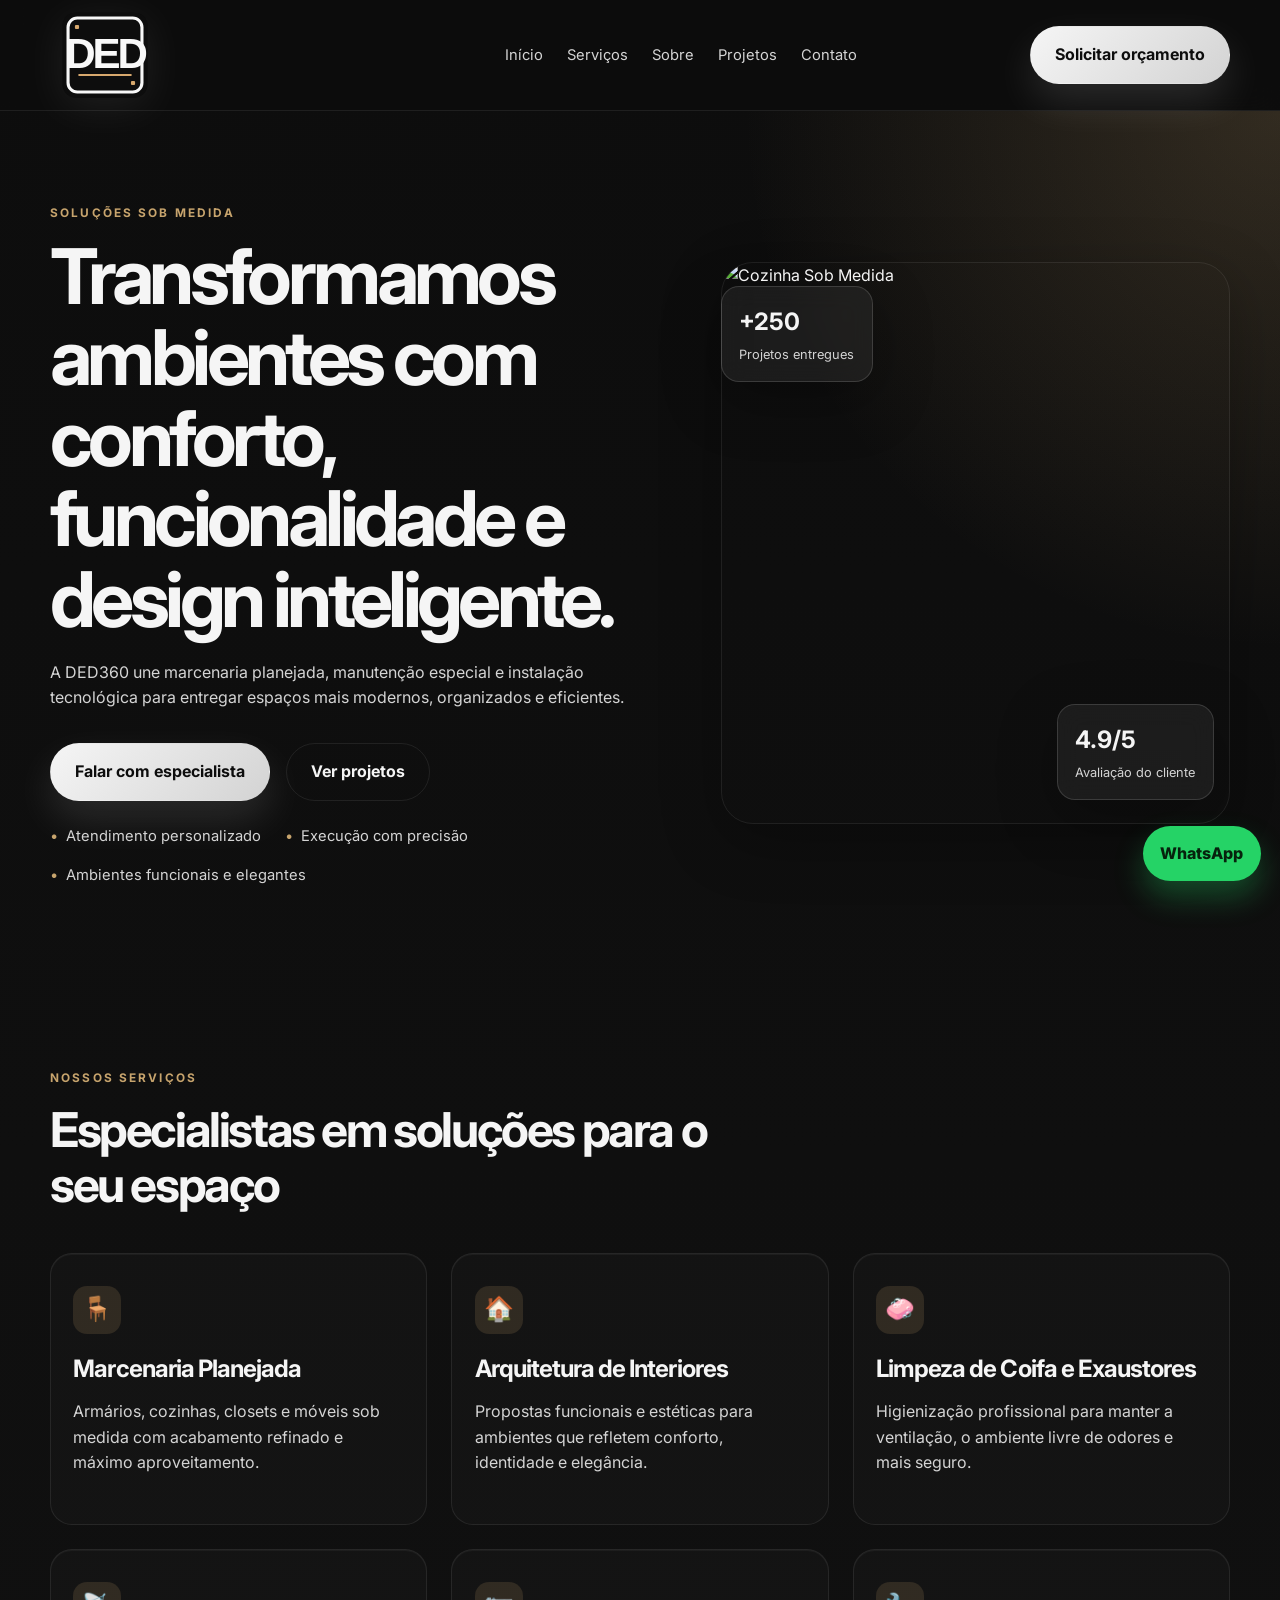
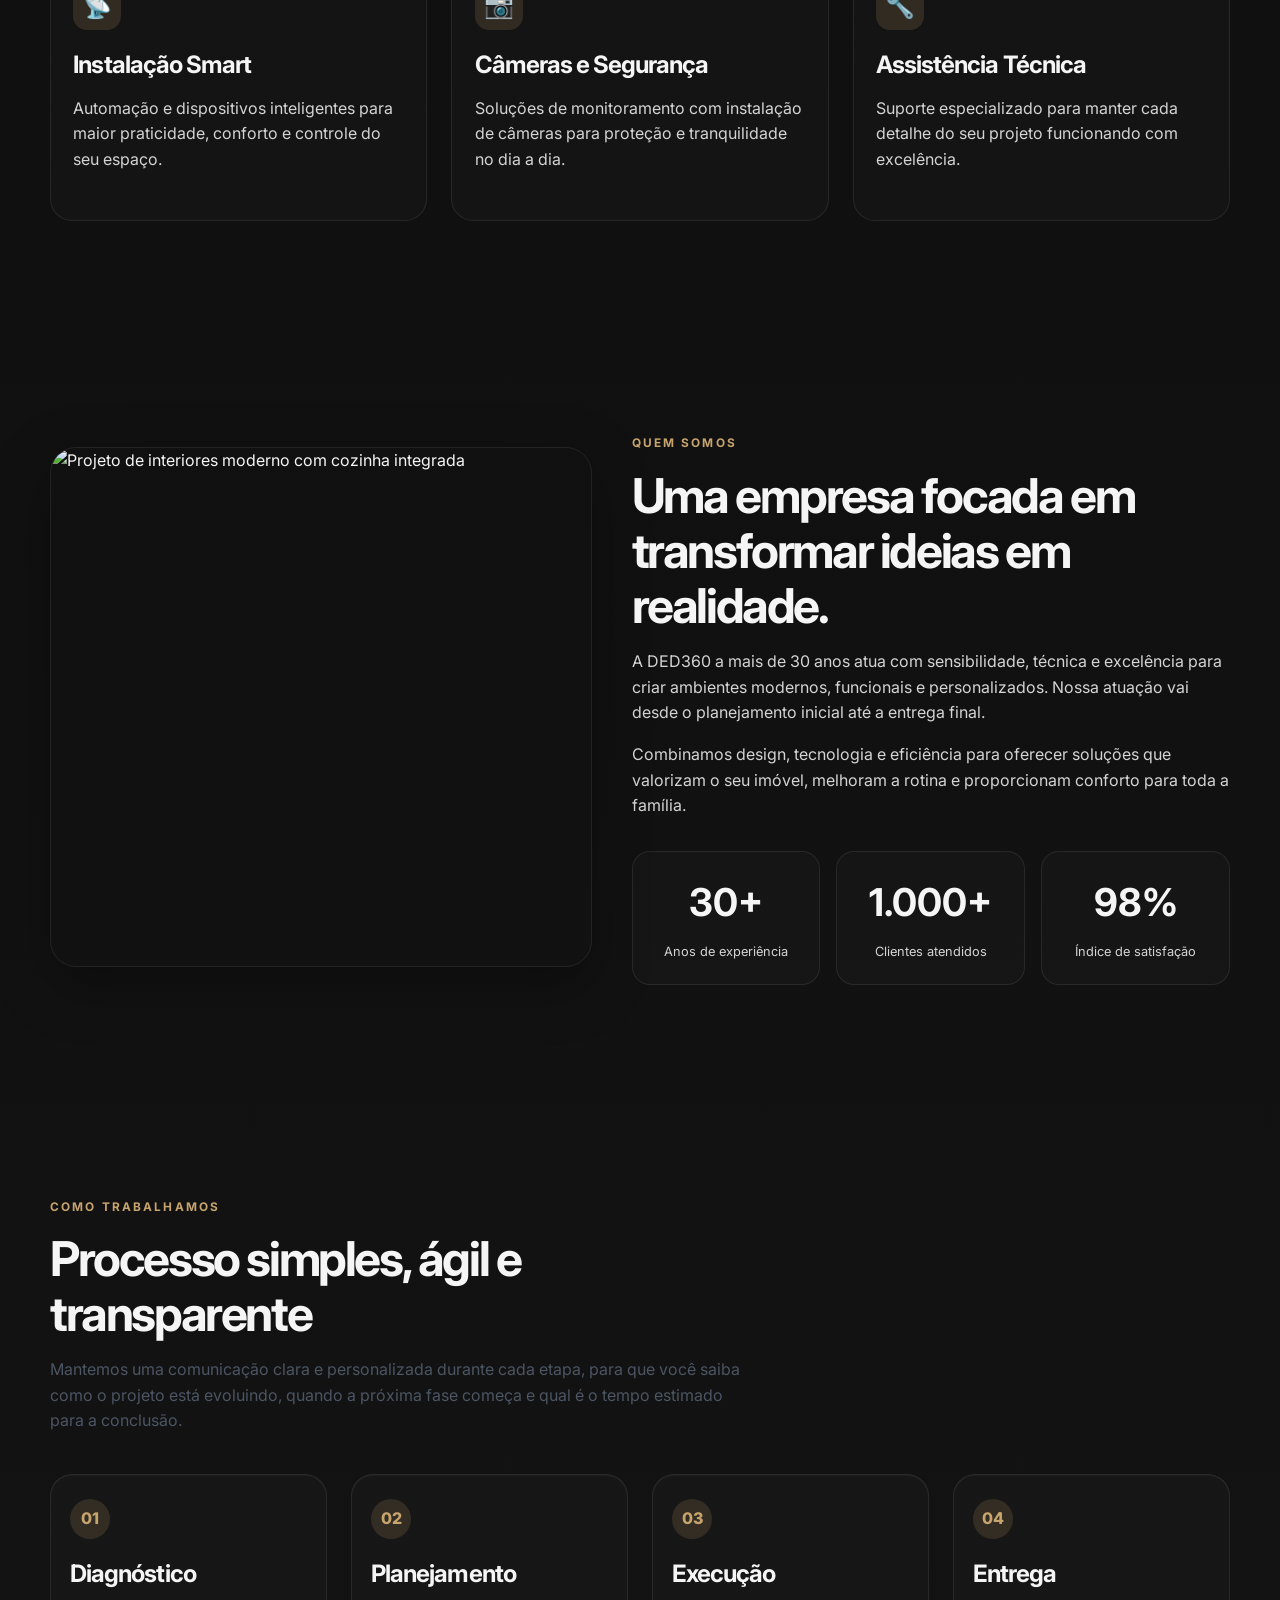
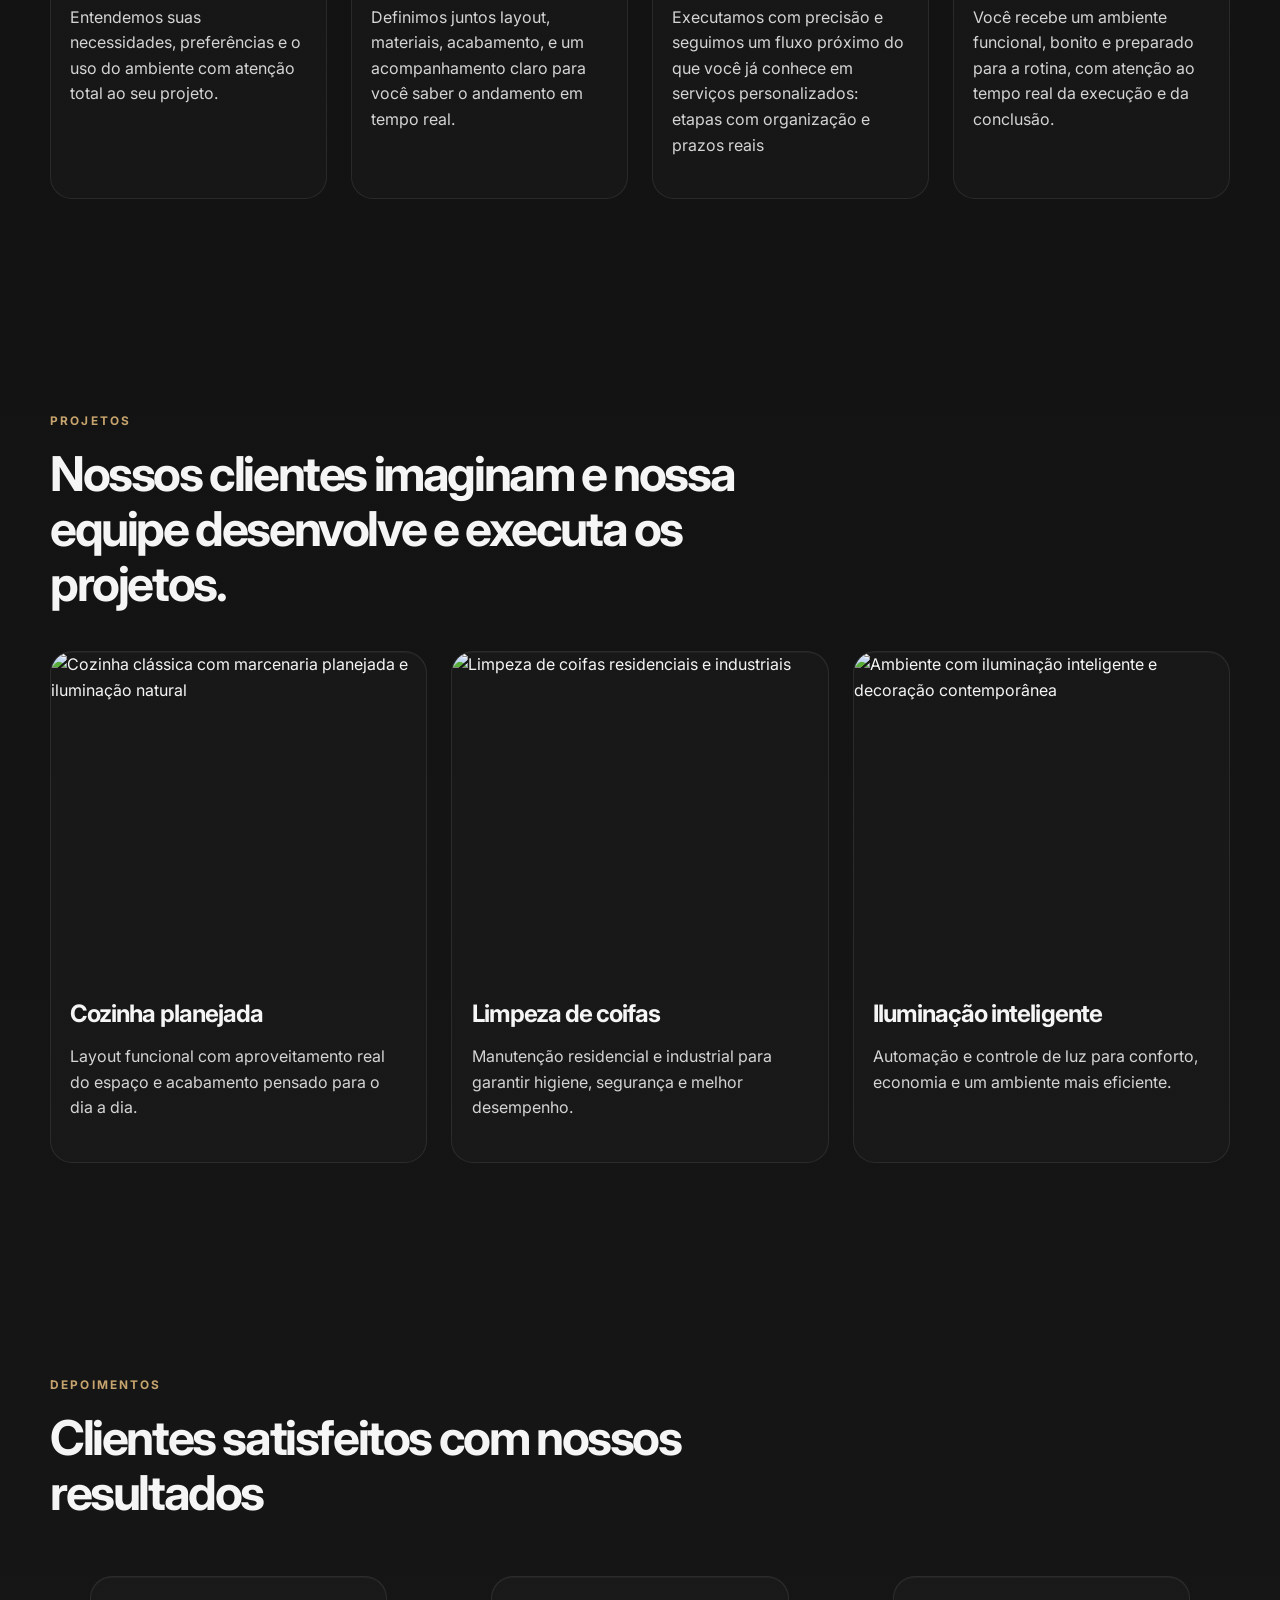
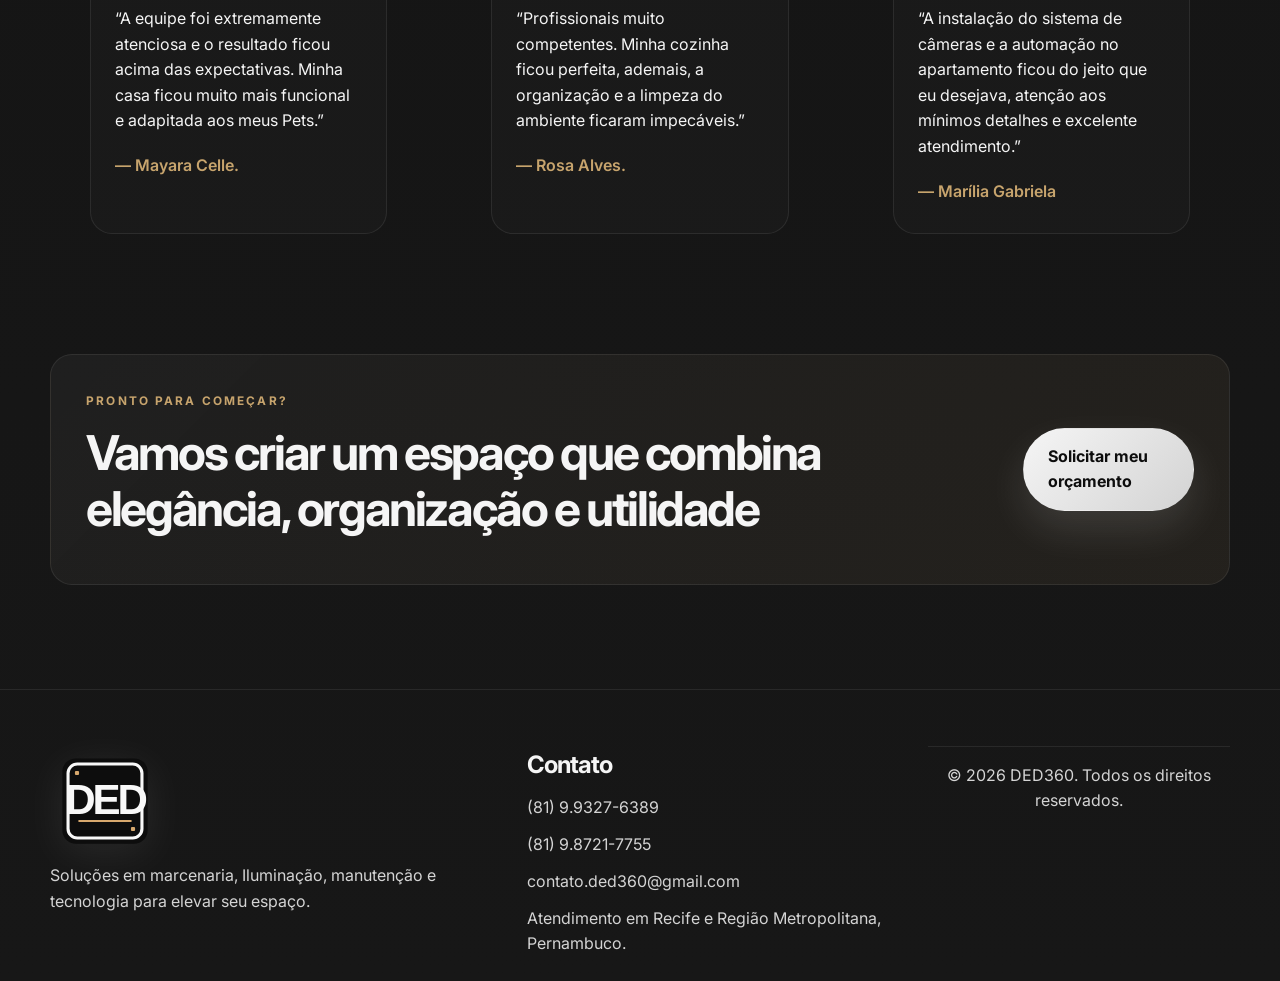
==== commit bb6e3229: "Fix HTML encoding issues in index.html" ====
--- a/index.html
+++ b/index.html
@@ -327,7 +327,7 @@
             <li><a href="tel:+5581993276389">(81) 9.9327-6389</a></li>
             <li><a href="tel:+5581987217755">(81) 9.8721-7755</a></li>
             <li><a href="mailto:contato@ded360.com.br">contato.ded360@gmail.com</a></li>
-            <li><span>Atendimento em: Recife e Região Metropolitana, Pernambuco.</span></li>
+            <li><span>Atendimento em Recife e Região Metropolitana, Pernambuco.</span></li>
           </ul>
         </div>
 
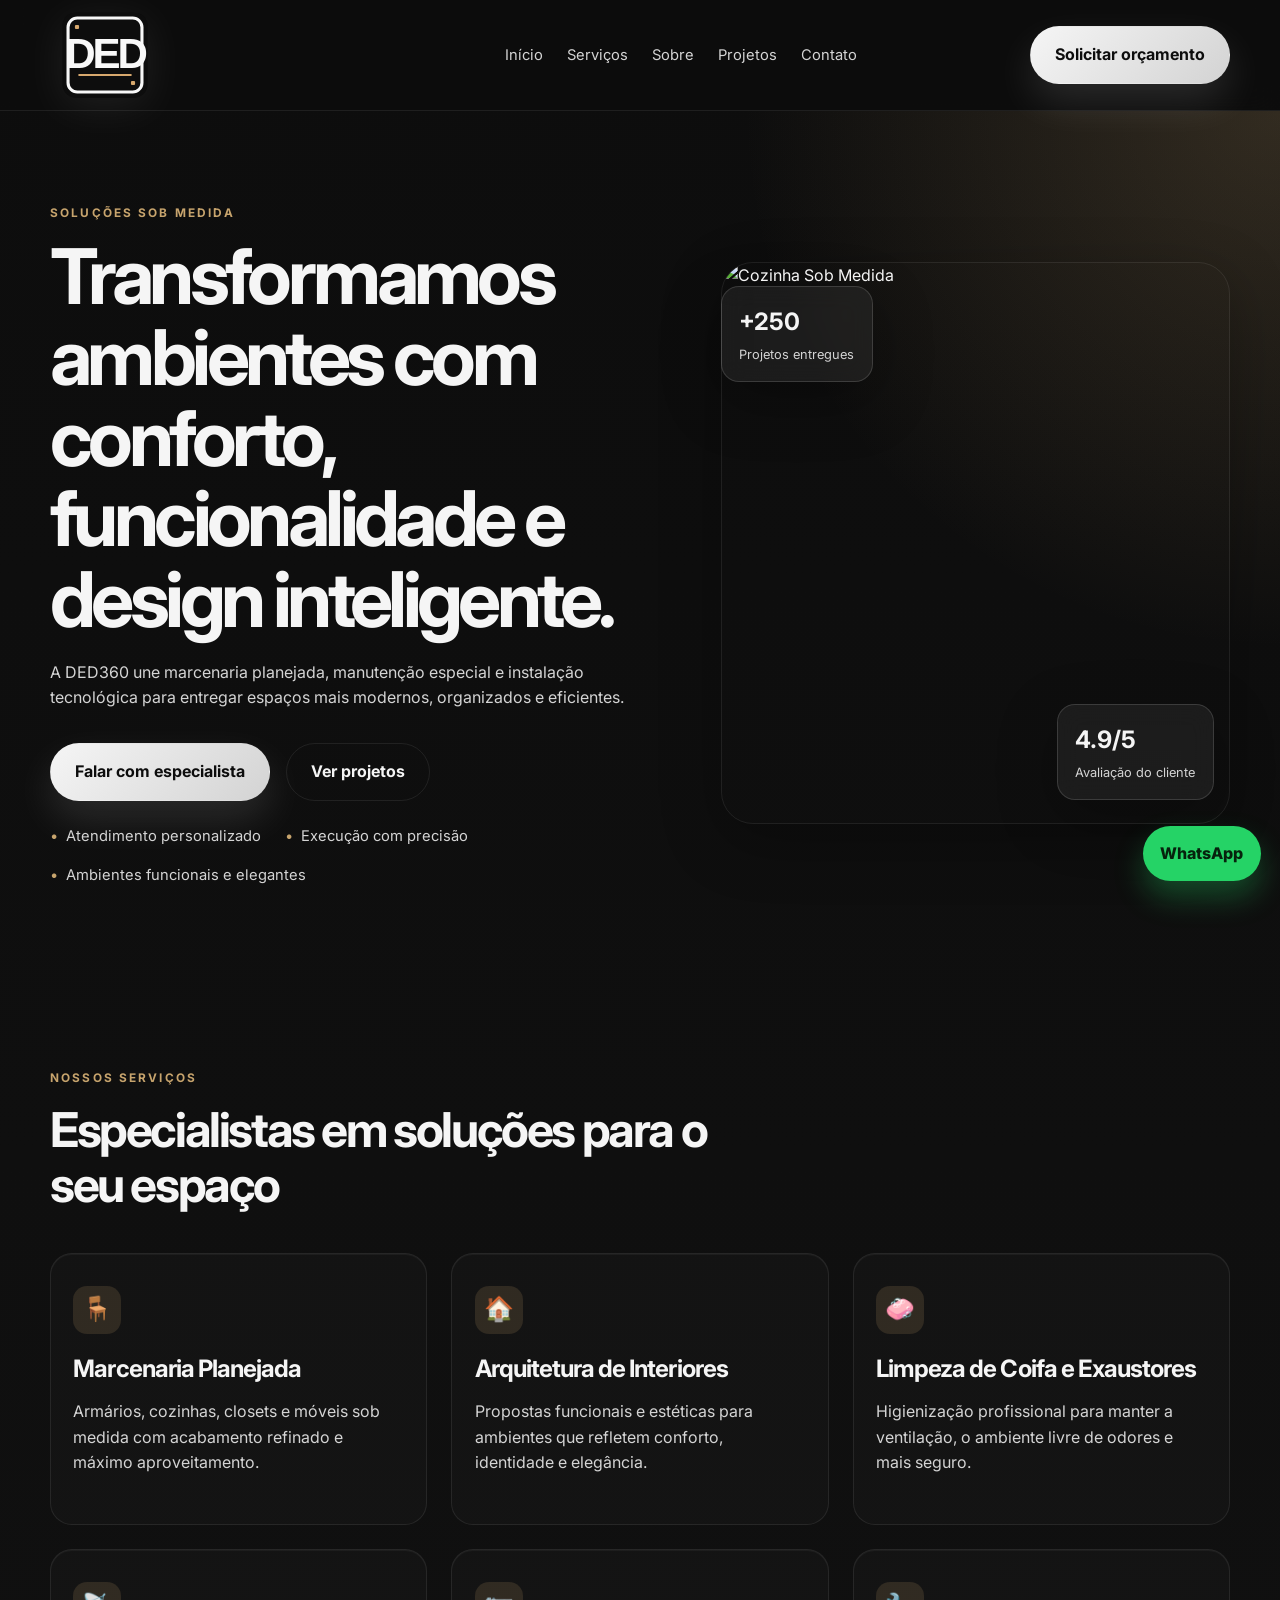
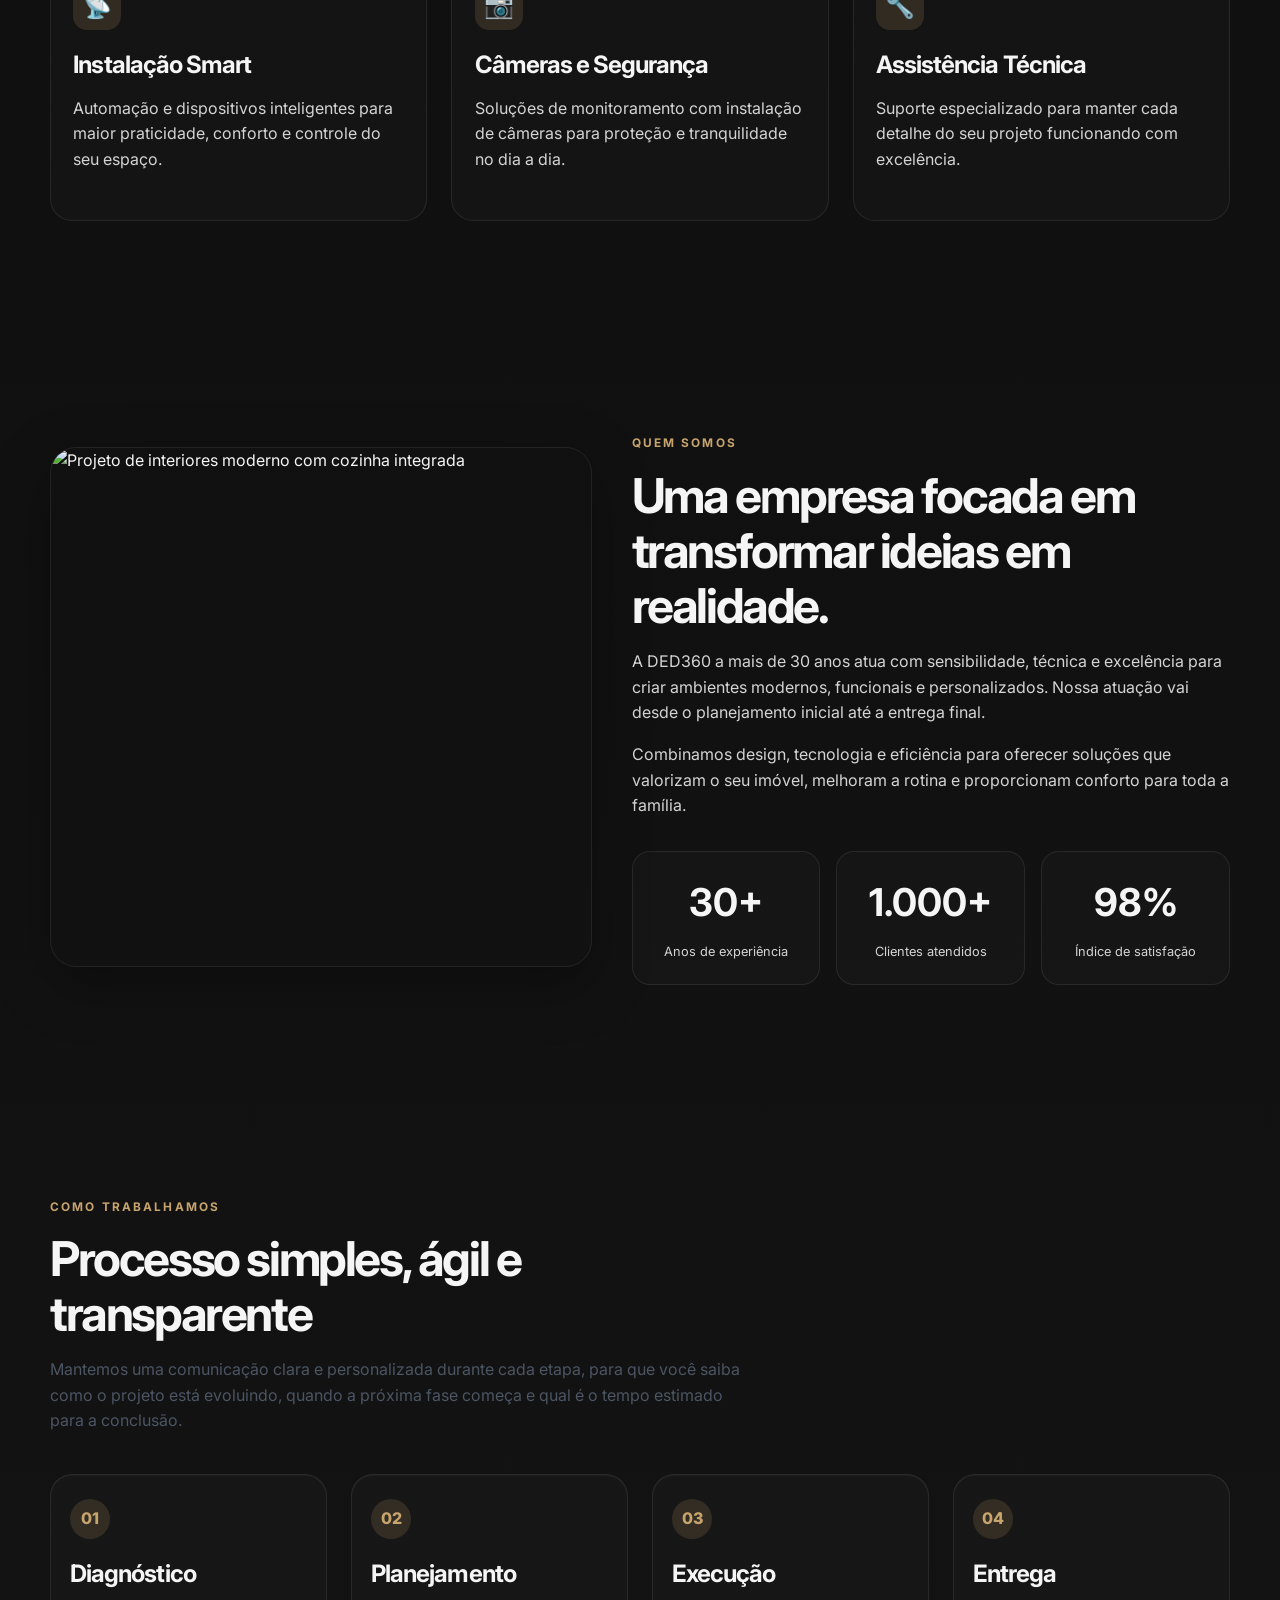
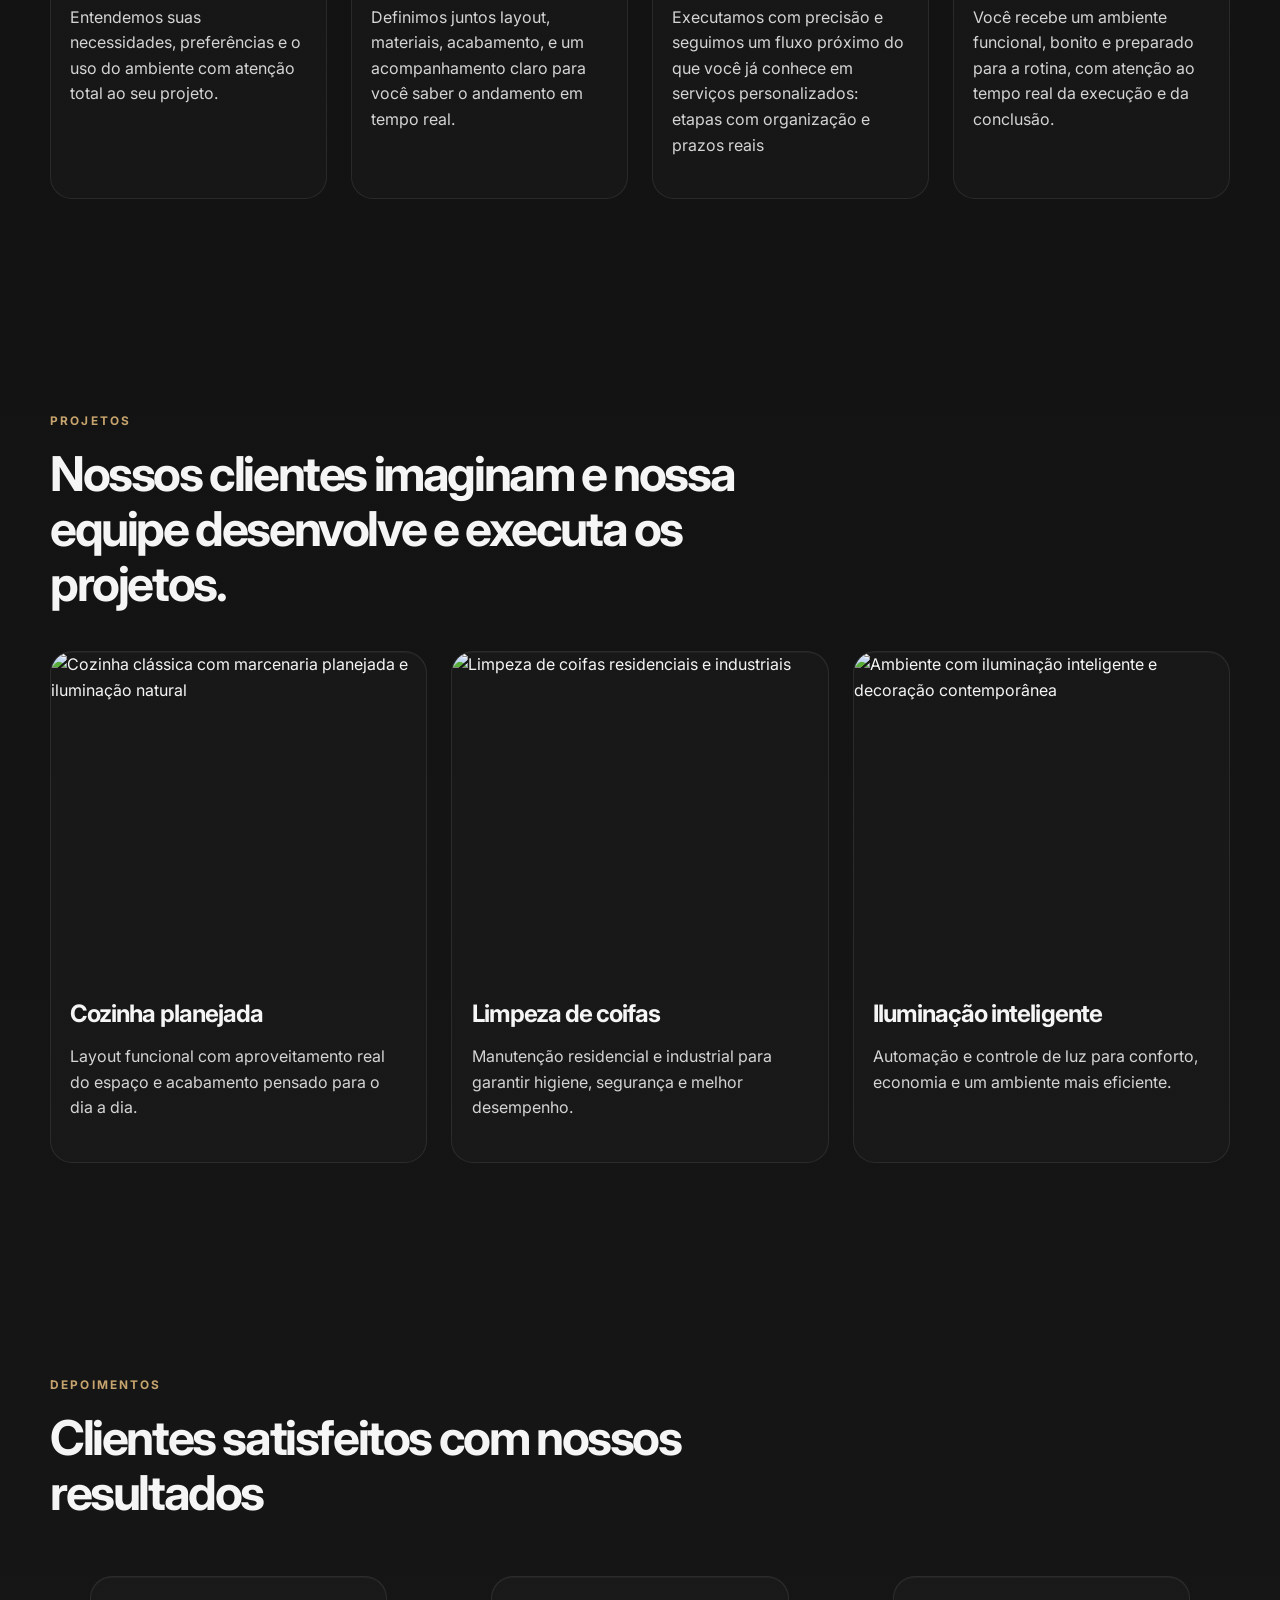
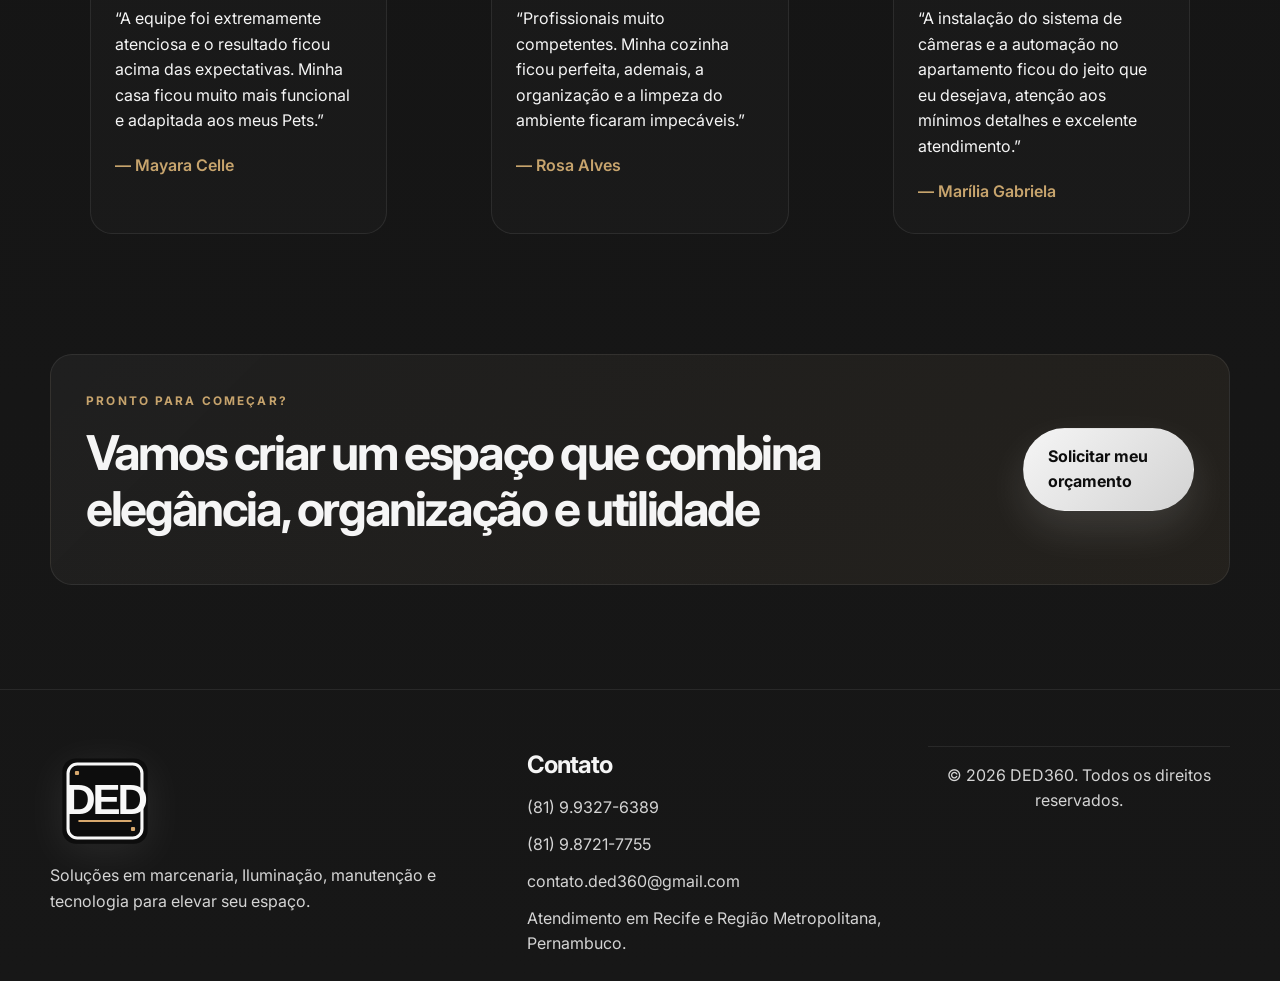
==== commit 401fbe6c: "Fix HTML encoding issues in index.html" ====
--- a/index.html
+++ b/index.html
@@ -287,11 +287,11 @@
           <div class="testimonial-grid">
             <blockquote class="testimonial reveal">
               “A equipe foi extremamente atenciosa e o resultado ficou acima das expectativas. Minha casa ficou muito mais funcional e adapitada aos meus Pets.”
-              <footer>— Mayara Celle.</footer>
+              <footer>— Mayara Celle</footer>
             </blockquote>
             <blockquote class="testimonial reveal">
               “Profissionais muito competentes. Minha cozinha ficou perfeita, ademais, a organização e a limpeza do ambiente ficaram impecáveis.”
-              <footer>— Rosa Alves.</footer>
+              <footer>— Rosa Alves</footer>
             </blockquote>
             <blockquote class="testimonial reveal">
               “A instalação do sistema de câmeras e a automação no apartamento ficou do jeito que eu desejava, atenção aos mínimos detalhes e excelente atendimento.”
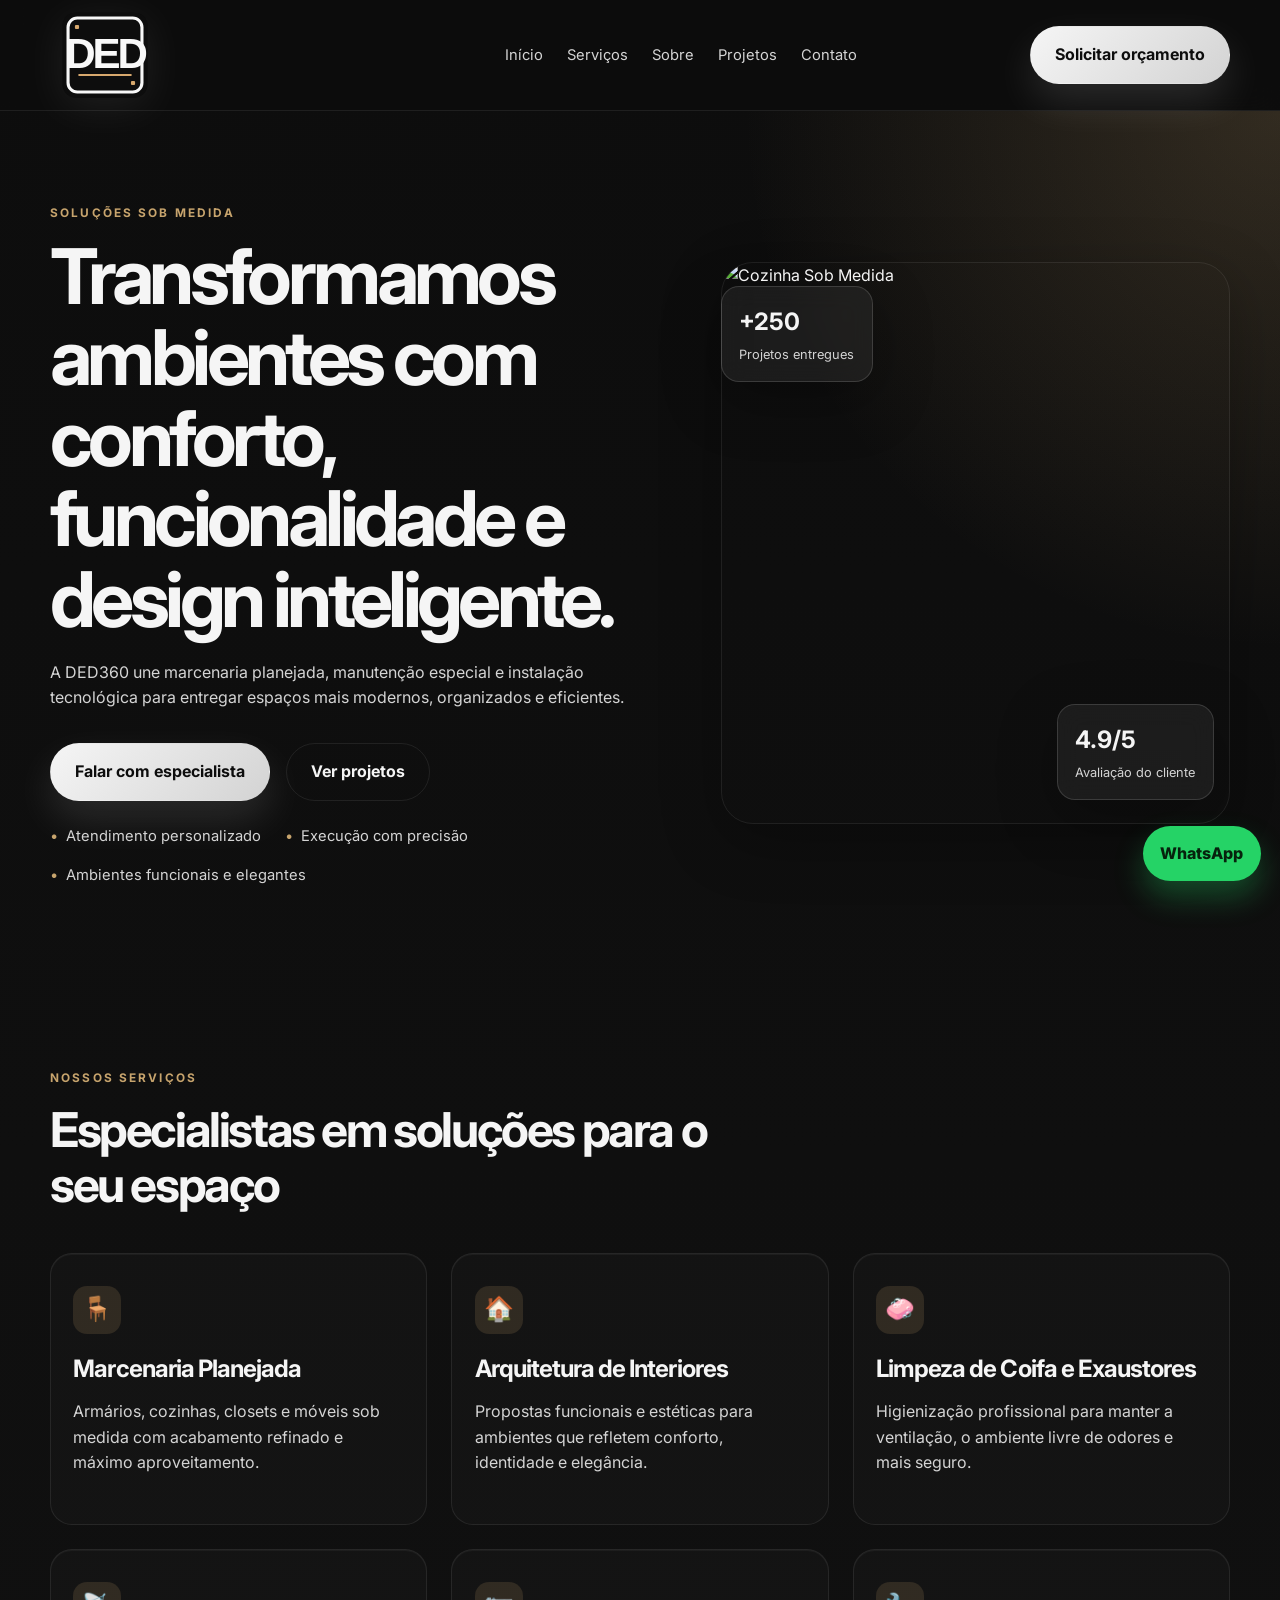
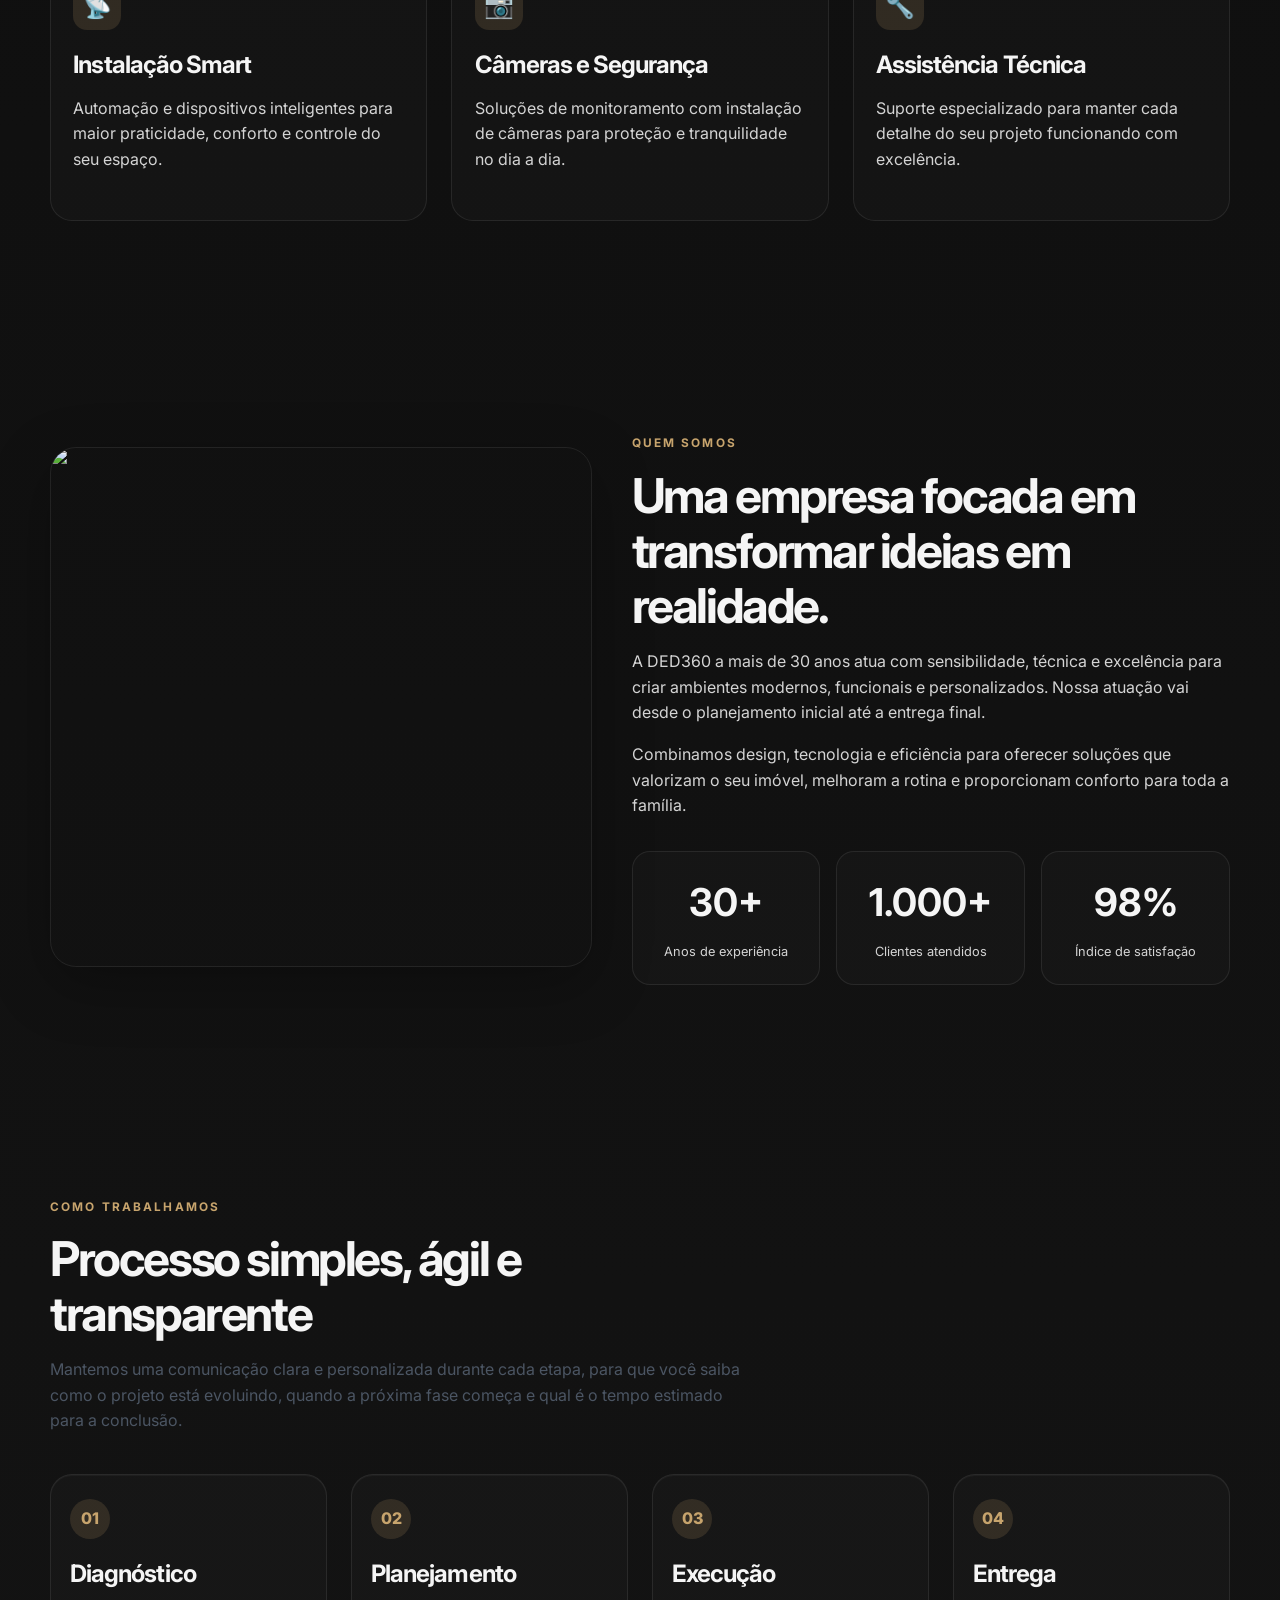
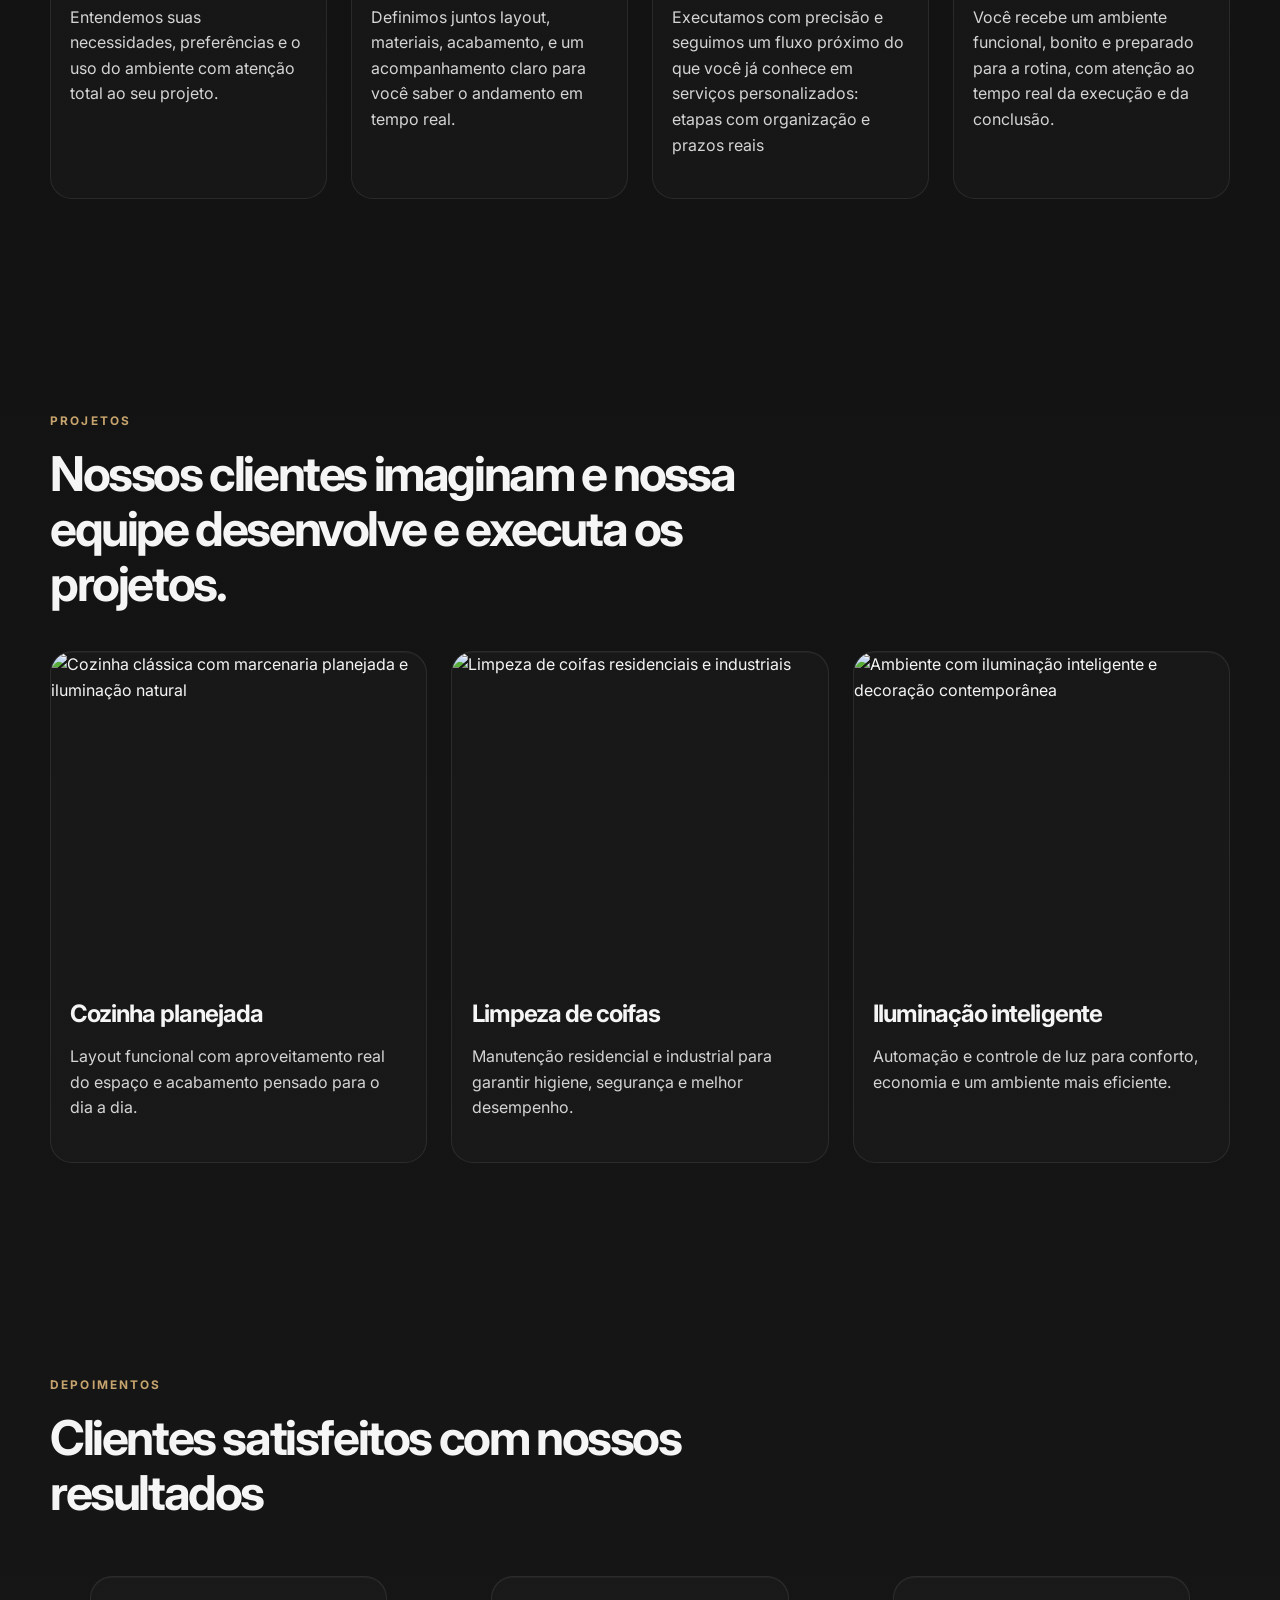
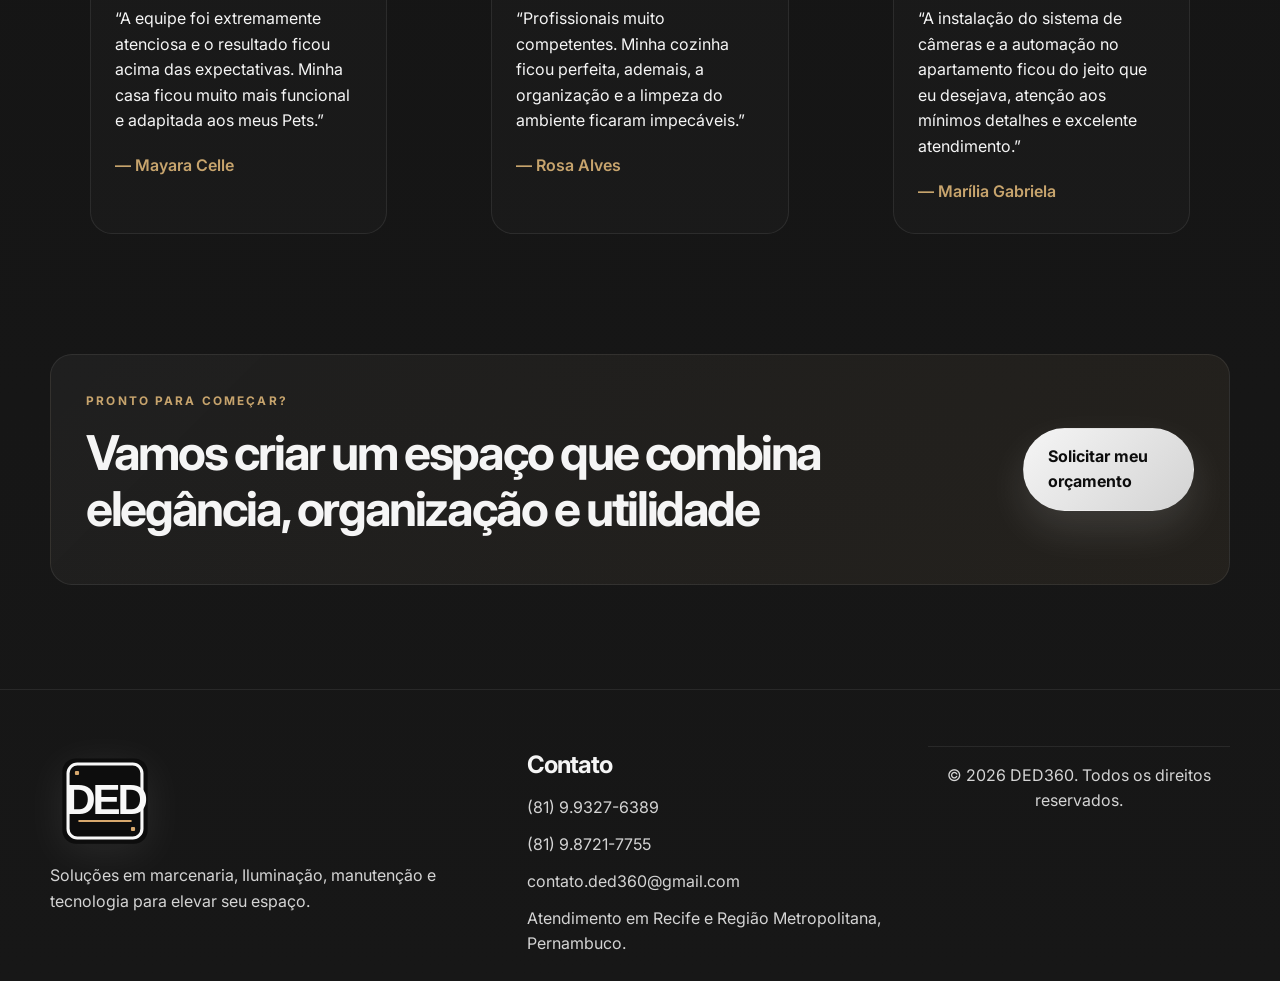
==== commit 050f9437: "Fix HTML encoding issues in index.html" ====
--- a/index.html
+++ b/index.html
@@ -92,7 +92,7 @@
             </div>
             <div class="hero-image">
               <img
-                src="https://6ae14b0936a7426e66f9b9f2.imgix.net/sandbox/Captura%20de%20tela%202026-10-27%20220033.png"
+                src="https://media.istockphoto.com/id/619995398/pt/foto/desenho-abstrato-projeto-interior-de-quarto-3d-de-desenho.jpg?s=612x612&w=0&k=20&c=VgBYCFbd90CIwQldXg9p-_zNHTZYe1YzNNIIG5kbBPs="
                 alt="Cozinha Sob Medida"
               />
             </div>
@@ -163,8 +163,7 @@
         <div class="container about-grid">
           <div class="about-visual reveal">
             <img
-              src="https://images.unsplash.com/photo-1494526585095-c41746248156?auto=format&fit=crop&w=1000&q=80"
-              alt="Projeto de interiores moderno com cozinha integrada"
+              src="https://media.istockphoto.com/id/842325136/pt/foto/interior-design-construction-of-a-kitchen-with-cooker-extractor.jpg?s=612x612&w=0&k=20&c=d7Fqbq0LOM59MVVqmXHjxqPqYMFdFYl7LQ6RNOUjkdQ="
             />
           </div>
 
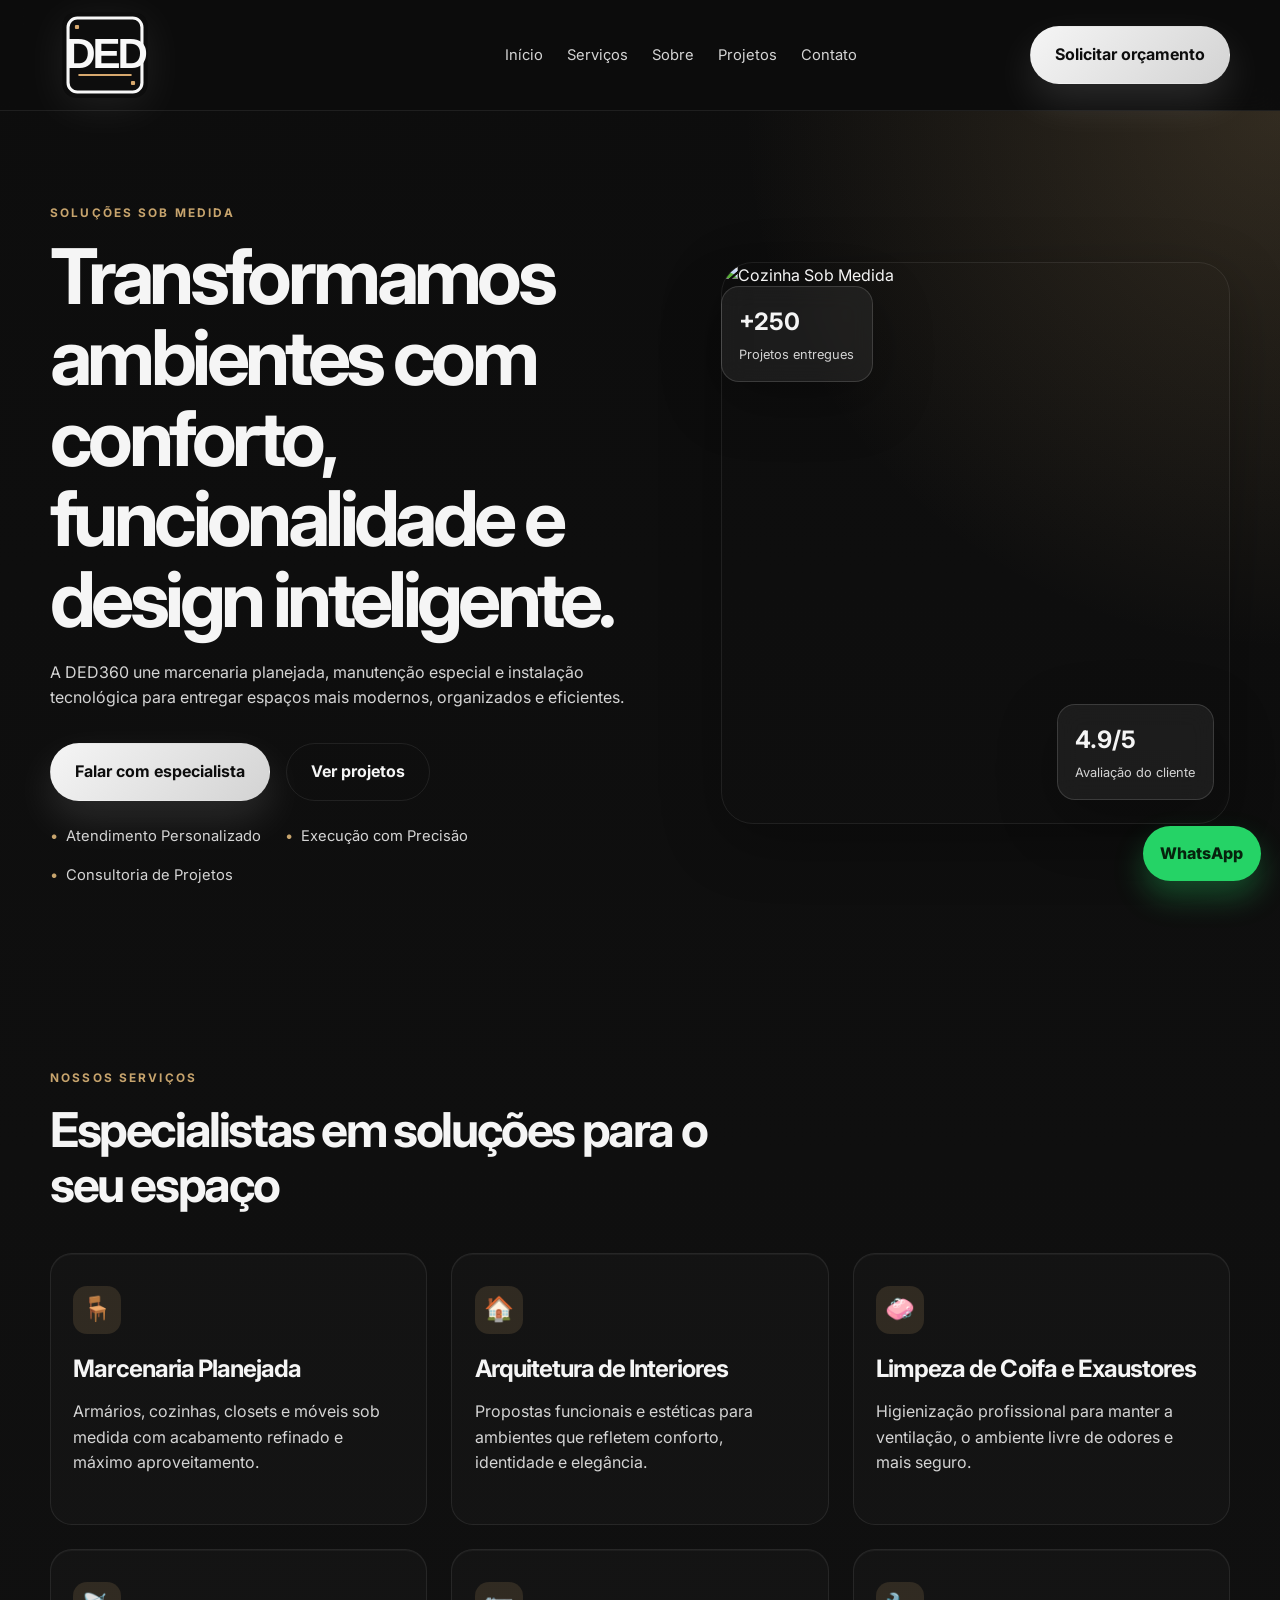
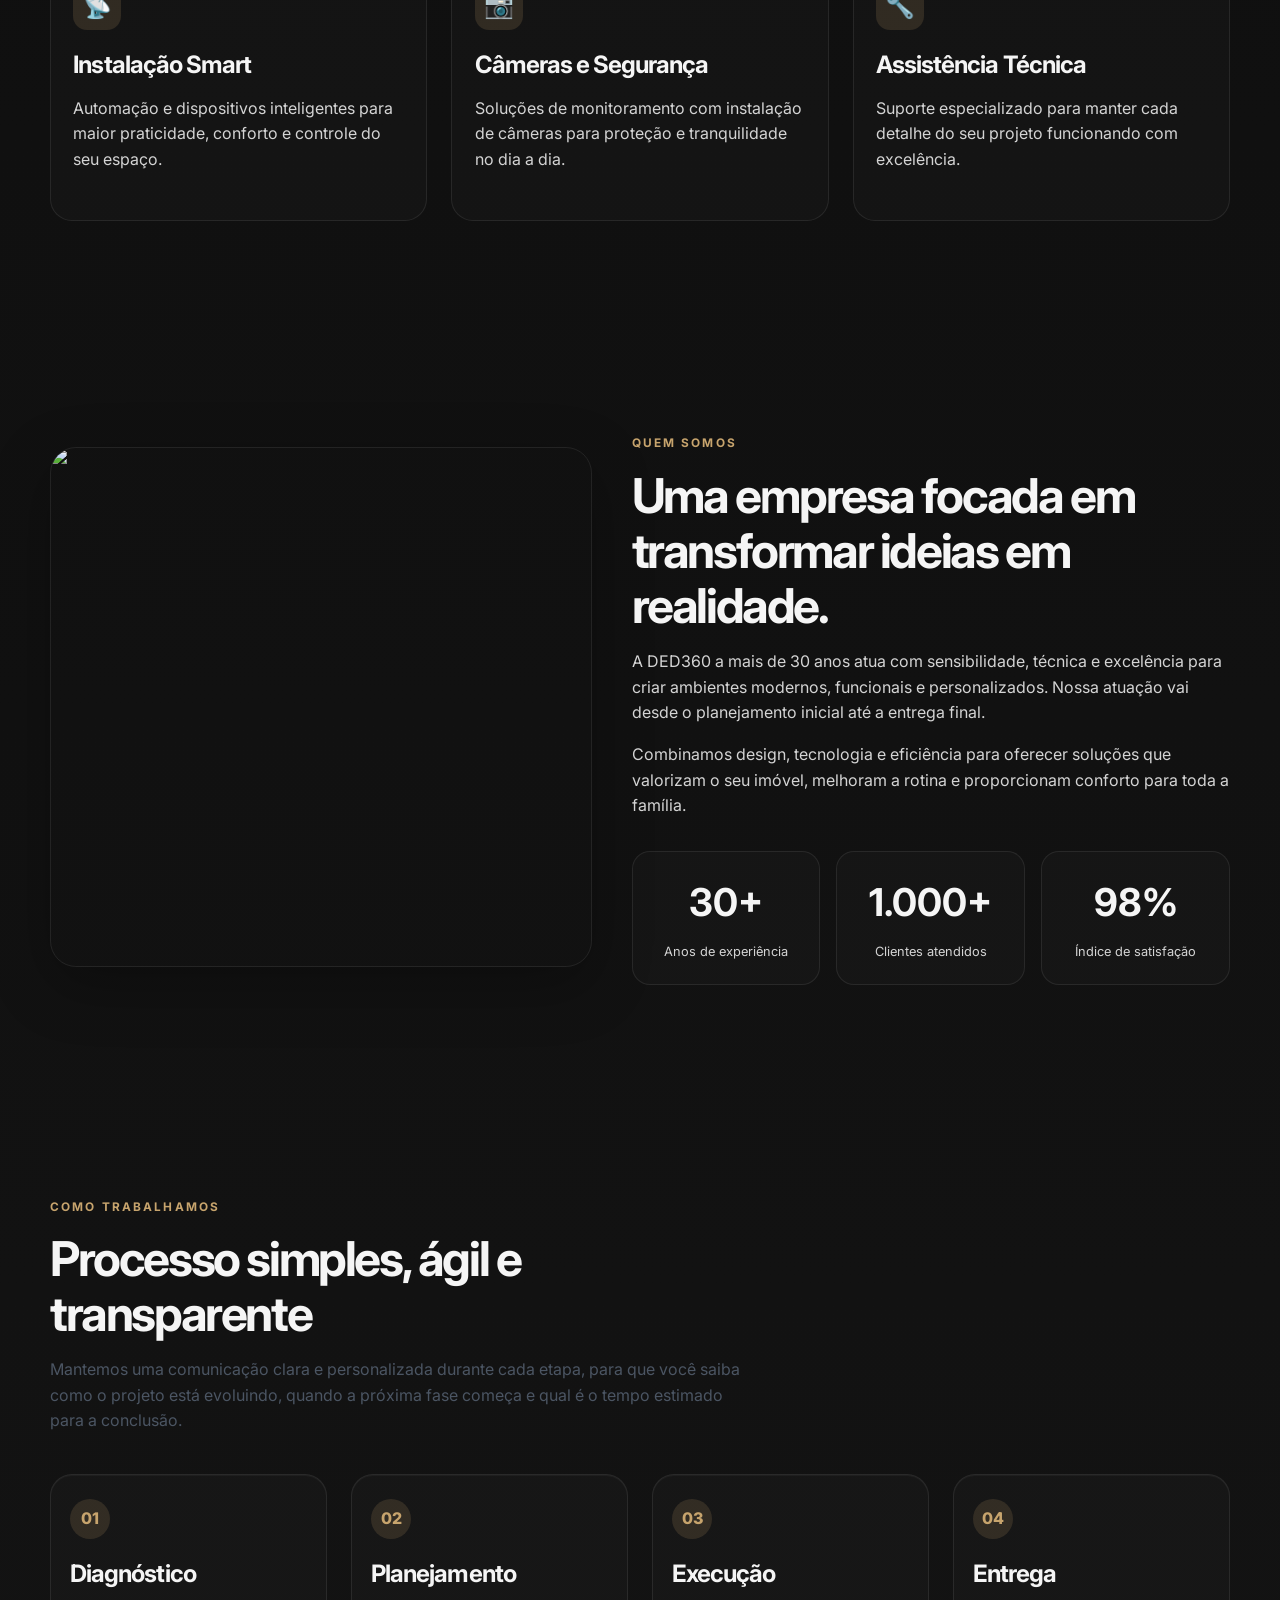
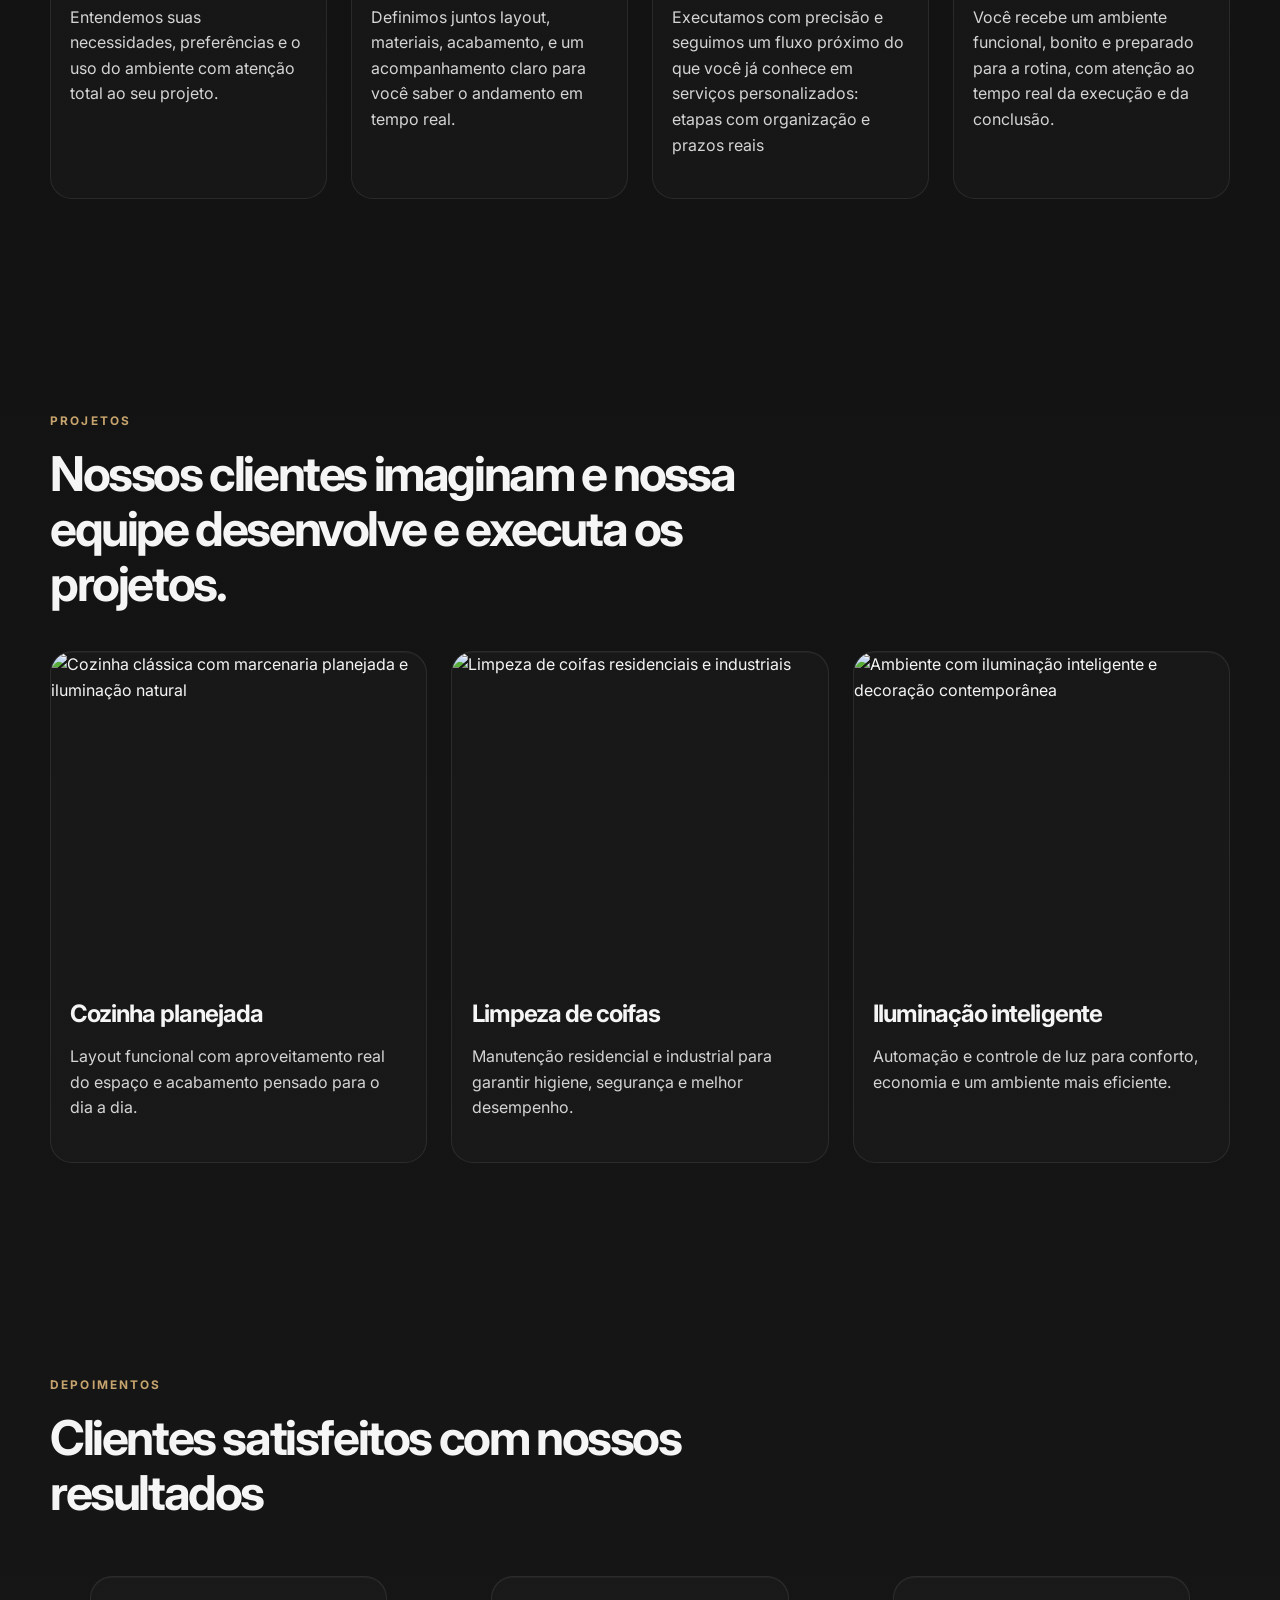
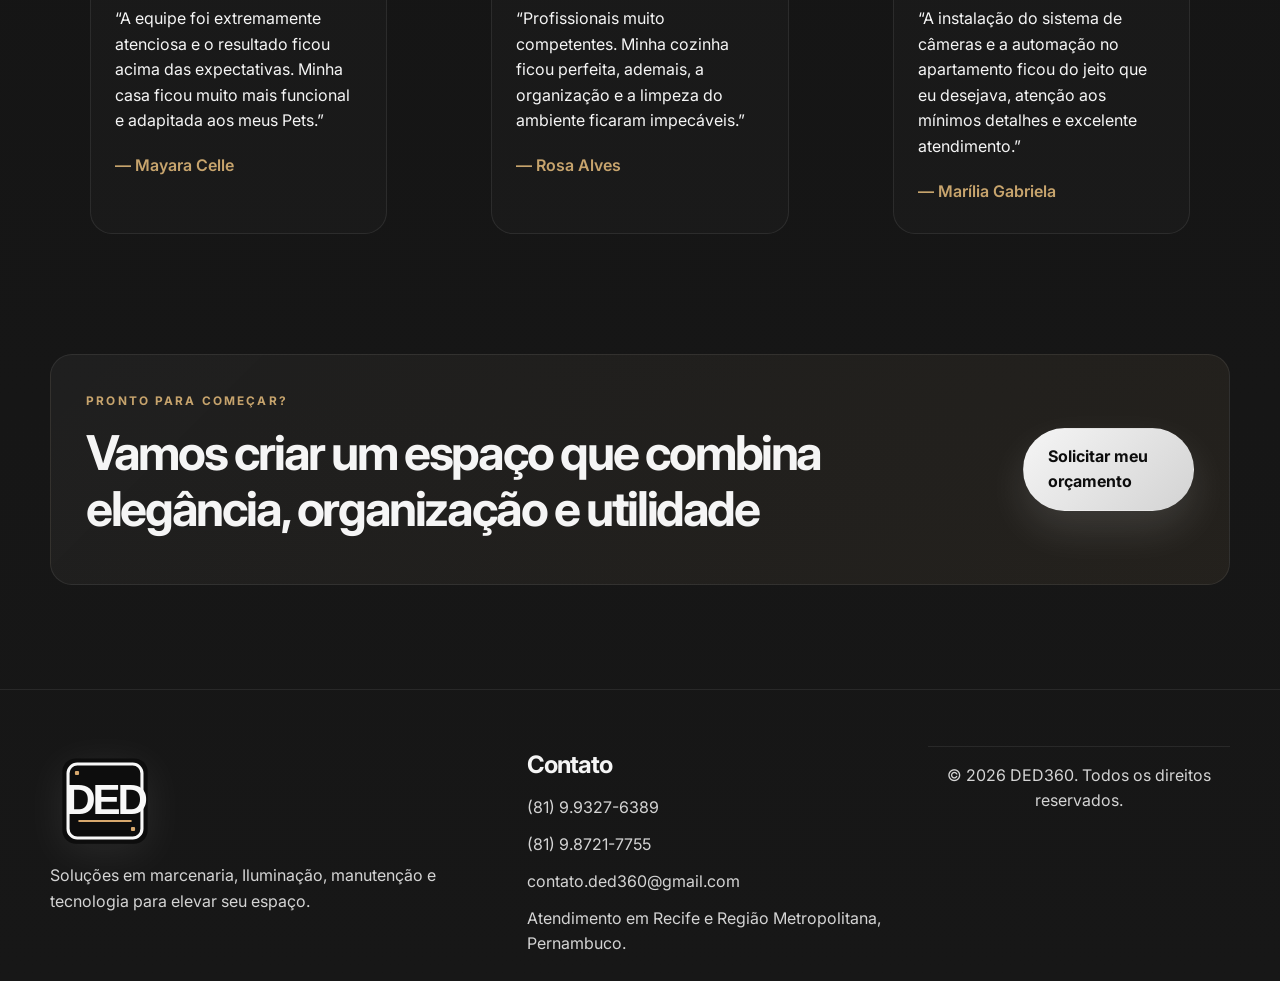
==== commit 7aeff3ec: "Revise meta tags and hero section text Updated the description and keywords meta tags for better SEO" ====
--- a/index.html
+++ b/index.html
@@ -5,7 +5,7 @@
     <meta name="viewport" content="width=device-width, initial-scale=1.0" />
     <meta
       name="description"
-      content="DED360 — Marcenaria Planejada, limpeza de coifa e exaustores, instalação de smart devices e câmeras de segurança."
+      content="DED360 — Marcenaria Planejada, limpeza de coifa e exaustores, instalação de dispositivos inteligentes e câmeras de segurança."
     />
     <meta
       name="keywords"
@@ -75,9 +75,9 @@
               <a class="button button-secondary" href="#projetos">Ver projetos</a>
             </div>
             <ul class="hero-points" aria-label="Principais diferenciais">
-              <li>Atendimento personalizado</li>
-              <li>Execução com precisão</li>
-              <li>Ambientes funcionais e elegantes</li>
+              <li>Atendimento Personalizado</li>
+              <li>Execução com Precisão</li>
+              <li>Consultoria de Projetos</li>
             </ul>
           </div>
 
